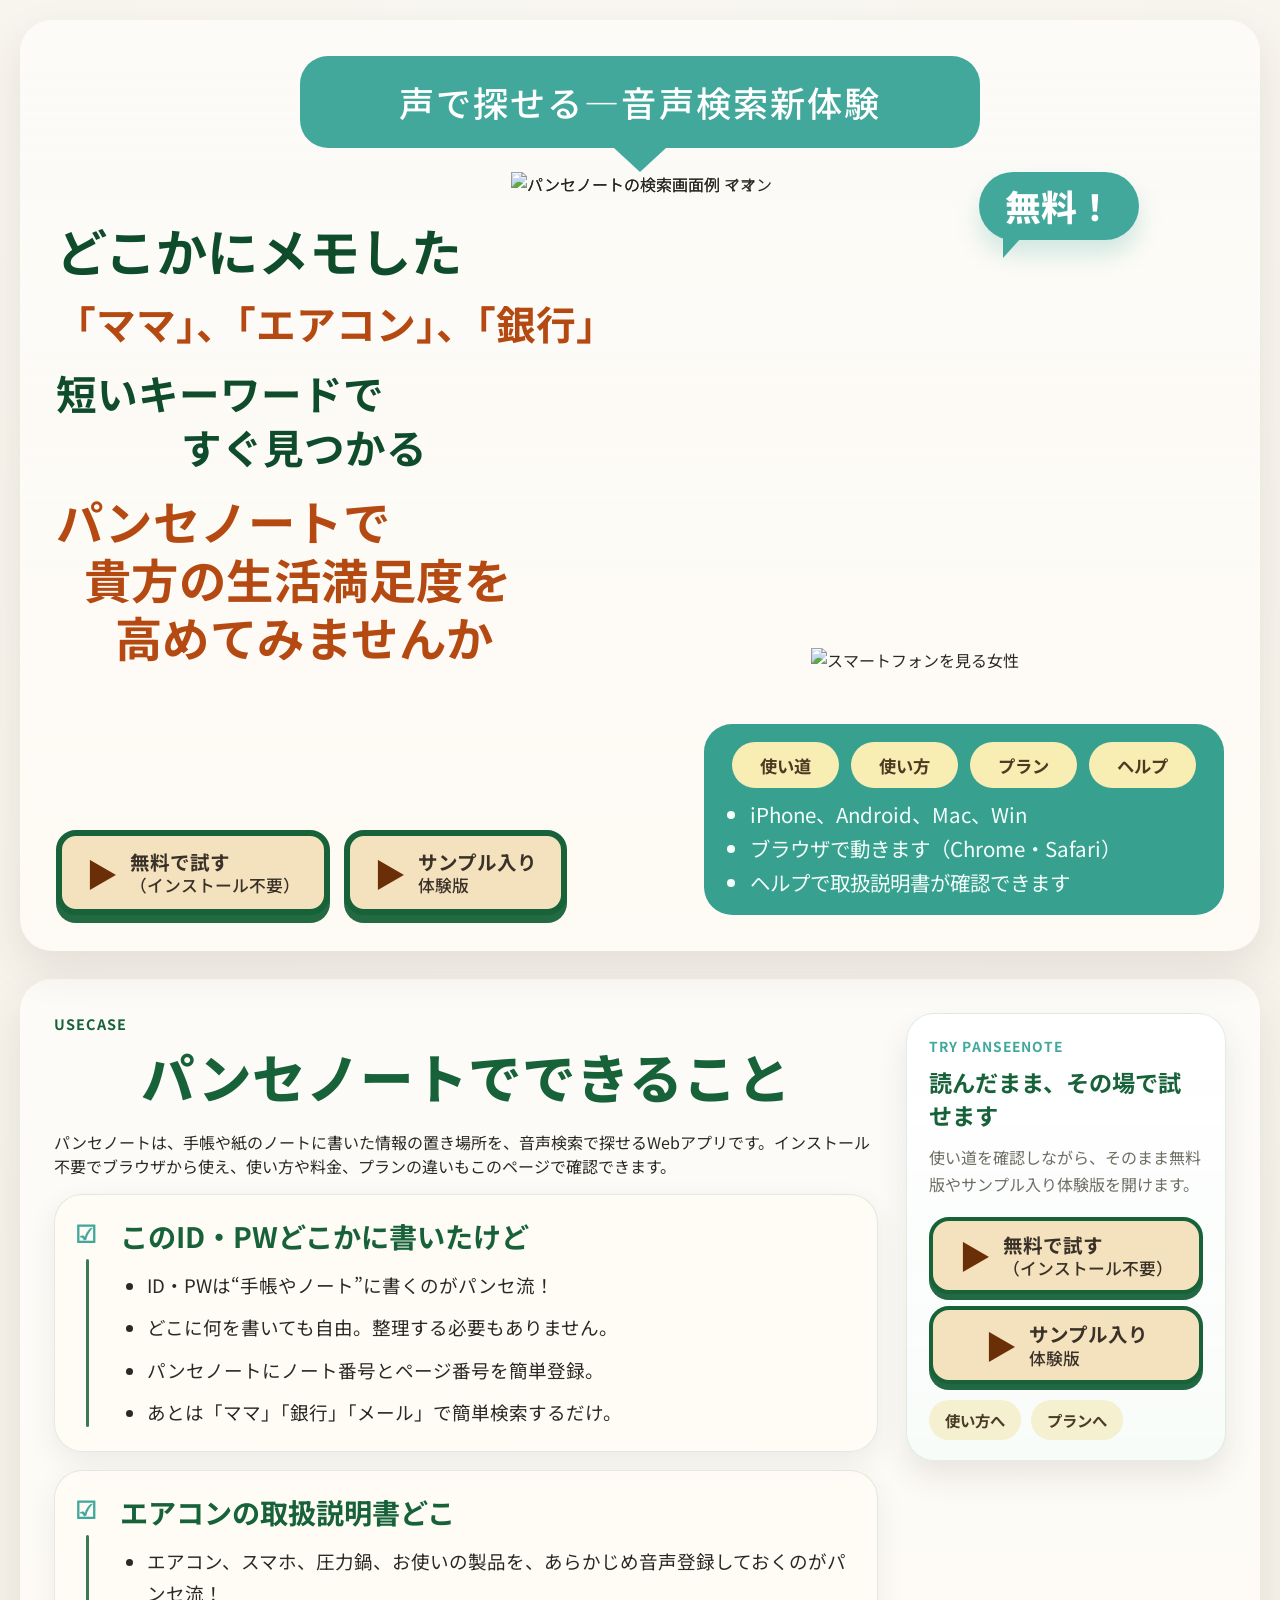
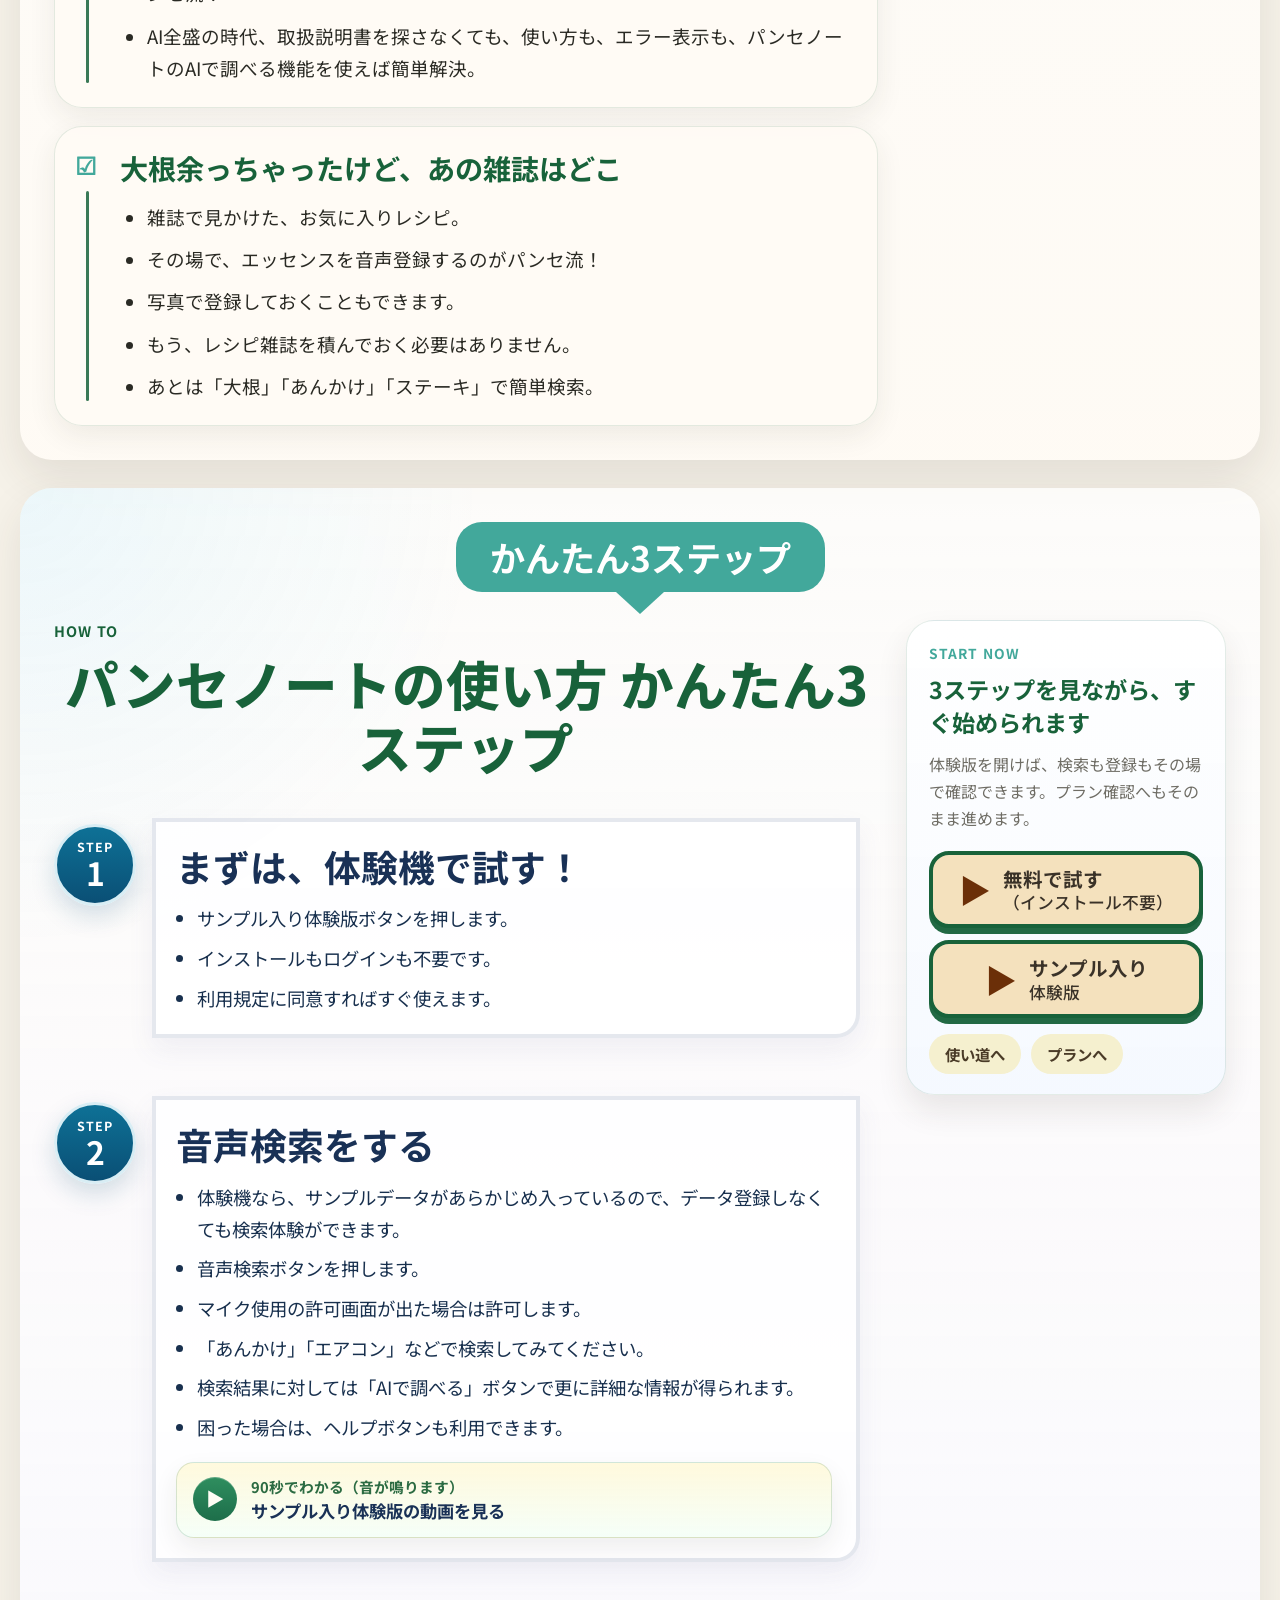
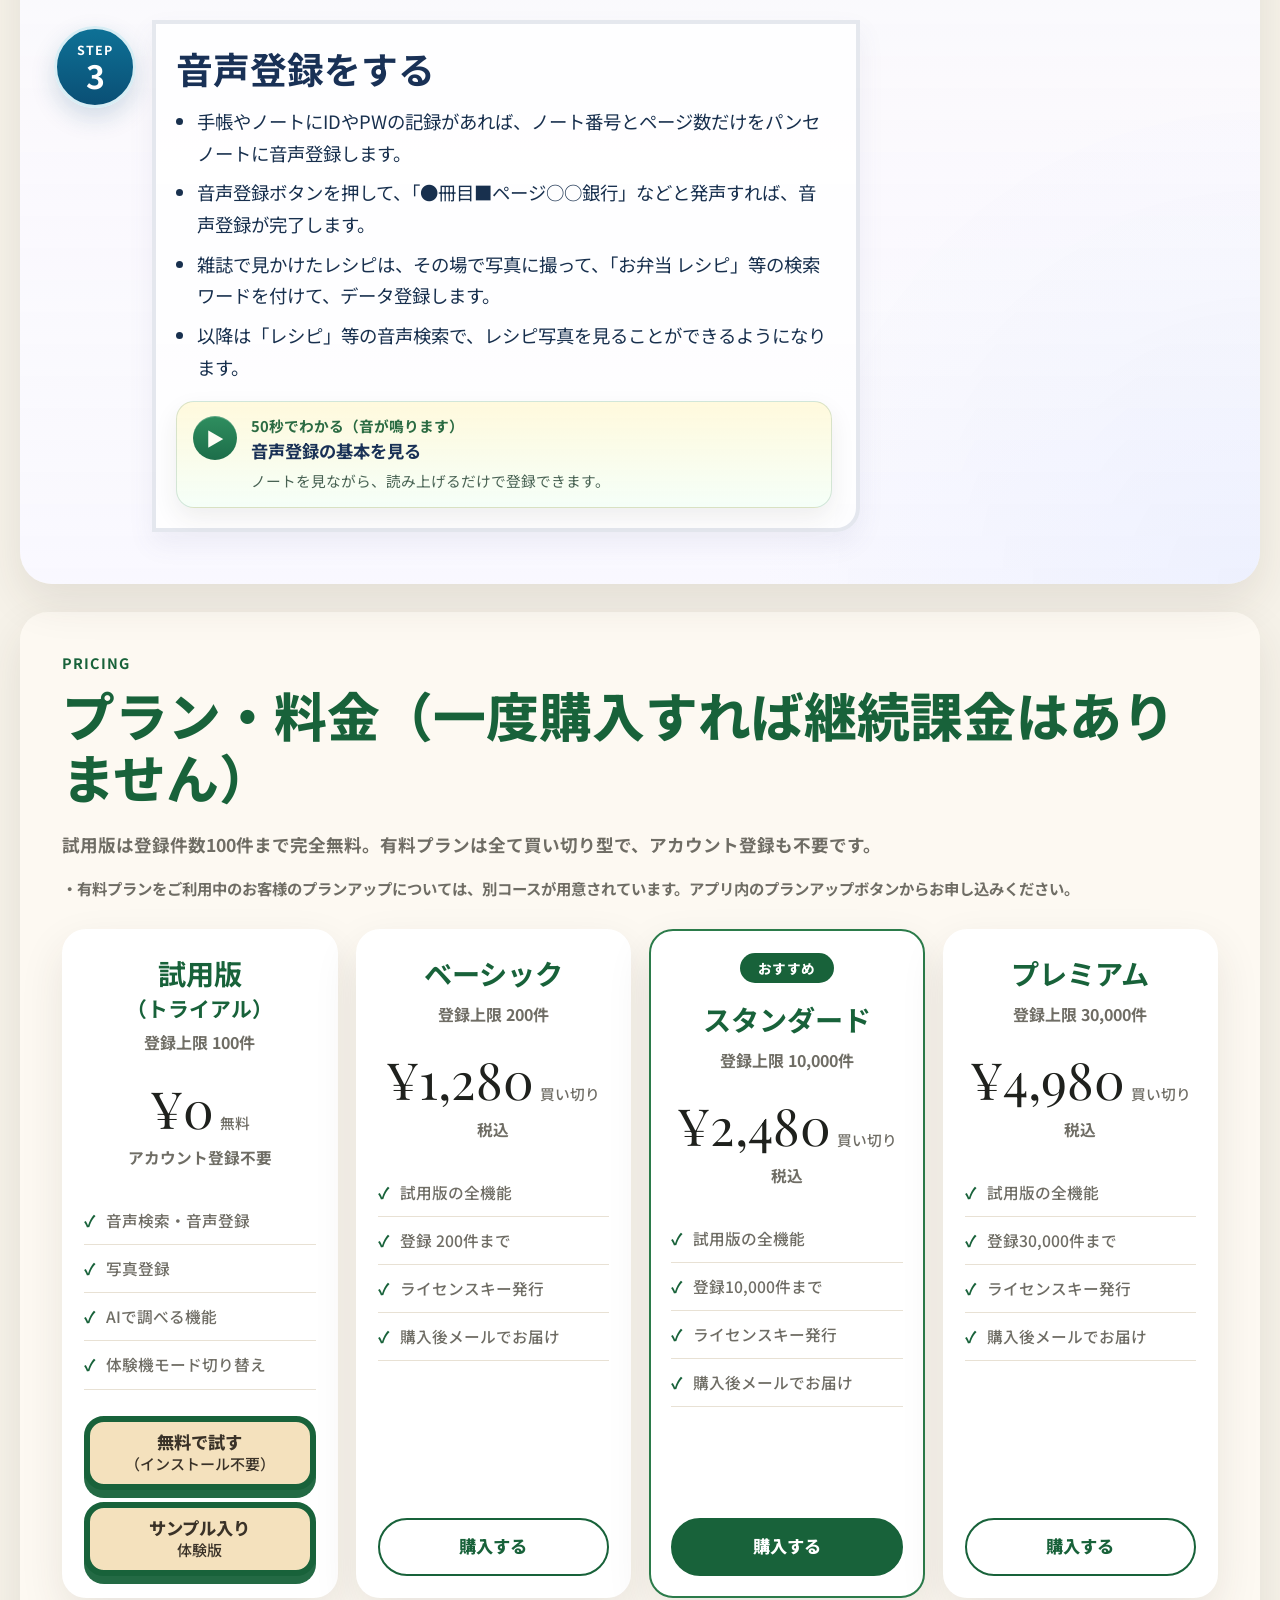
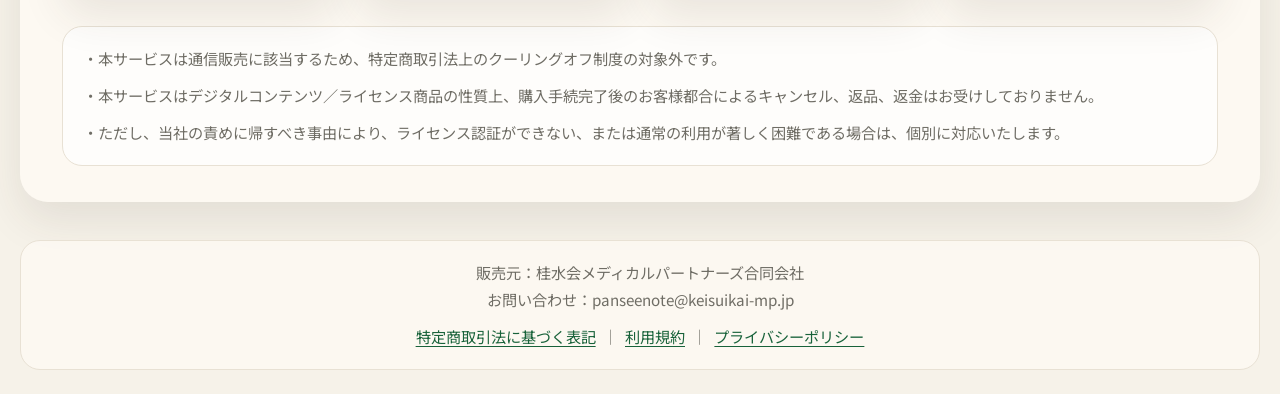
==== index.html @ e12b4374 "微調整" ====
<!DOCTYPE html>
<html lang="ja">
<head>
  <meta charset="UTF-8">
  <meta name="viewport" content="width=device-width, initial-scale=1.0">
  <title>パンセノート | 音声検索アプリの使い方・料金・プラン</title>
  <meta name="description" content="パンセノートは、手帳や紙のノートに書いた情報の置き場所を、音声検索で探せるWebアプリです。使い方、料金、プラン、体験版の始め方を紹介しています。">
  <link rel="preconnect" href="https://fonts.googleapis.com">
  <link rel="preconnect" href="https://fonts.gstatic.com" crossorigin>
  <link href="https://fonts.googleapis.com/css2?family=Noto+Sans+JP:wght@400;500;700;800&family=Playfair+Display:wght@700&display=swap" rel="stylesheet">
  <link rel="stylesheet" href="style.css?v=20260524b">
  <script src="script.js?v=20260524b" defer></script>
</head>
<body>
  <main class="landing-page">
    <section class="hero" id="top">
      <div class="hero-shell">
        <div class="hero-top-banner">
          <p class="hero-top-banner-text">声で探せる―音声検索新体験</p>
        </div>

        <div class="hero-layout">
          <div class="hero-copy-column">
            <div class="hero-copy-stack">
              <p class="hero-main-copy">
                <span class="hero-main-copy-line">どこかにメモした</span>
              </p>
              <p class="hero-keywords">
                <span class="hero-keywords-line">「ママ」、「エアコン」、「銀行」</span>
              </p>
              <p class="hero-sub-copy">
                <span class="hero-sub-copy-line">短いキーワードで</span>
                <span class="hero-sub-copy-line">すぐ見つかる</span>
              </p>
              <p class="hero-value-copy">
                <span class="hero-value-copy-line">パンセノートで</span>
                <span class="hero-value-copy-line">貴方の生活満足度を</span>
                <span class="hero-value-copy-line">高めてみませんか</span>
              </p>
            </div>
          </div>

          <div class="hero-visual-column">
            <div class="hero-free-bubble" aria-label="無料">無料！</div>
            <div class="hero-phone-area">
              <div class="hero-phone-slider" data-hero-slider>
                <div class="hero-phone-frame">
                  <div class="hero-phone-slides" id="hero-phone-slides" aria-live="polite"></div>
                </div>
              </div>
            </div>

            <figure class="hero-woman-wrap">
              <img
                src="assets/若い女性の写真（ヒーローページ用）.png"
                alt="スマートフォンを見る女性"
                class="hero-woman-image"
              >
            </figure>
          </div>
        </div>

        <div class="hero-bottom-row">
          <div class="hero-cta-area">
            <a class="hero-primary-button" href="https://keisuikai-mp.github.io/panseenote/?openExternalBrowser=1">
              <span class="hero-button-icon" aria-hidden="true">▶</span>
              <span class="hero-button-label">
                <span class="hero-button-title">無料で試す</span>
                <span class="hero-button-sub">（インストール不要）</span>
              </span>
            </a>
            <a class="hero-demo-button" href="https://keisuikai-mp.github.io/panseenote/?demo=1&amp;openExternalBrowser=1">
              <span class="hero-button-icon" aria-hidden="true">▶</span>
              <span class="hero-button-label">
                <span class="hero-button-title">サンプル入り</span>
                <span class="hero-button-sub">体験版</span>
              </span>
            </a>
          </div>

          <aside class="hero-side-panel">
            <nav class="hero-nav-buttons" aria-label="ヒーローナビゲーション">
              <a class="hero-nav-button" href="#usecase">使い道</a>
              <a class="hero-nav-button" href="#howto">使い方</a>
              <a class="hero-nav-button" href="#pricing">プラン</a>
              <a class="hero-nav-button" href="https://keisuikai-mp.github.io/panseenote-help/" target="_blank" rel="noopener noreferrer">ヘルプ</a>
            </nav>

            <ul class="hero-note">
              <li>iPhone、Android、Mac、Win</li>
              <li>ブラウザで動きます（Chrome・Safari）</li>
              <li>ヘルプで取扱説明書が確認できます</li>
            </ul>
          </aside>
        </div>
      </div>
    </section>

    <section class="usecase-section" id="usecase">
      <div class="section-shell section-shell-usecase">
        <div class="section-layout">
          <div class="section-main">
            <header class="section-header">
              <p class="section-kicker">Usecase</p>
              <h2 class="section-title usecase-title">パンセノートでできること</h2>
            </header>
            <p class="section-intro">パンセノートは、手帳や紙のノートに書いた情報の置き場所を、音声検索で探せるWebアプリです。インストール不要でブラウザから使え、使い方や料金、プランの違いもこのページで確認できます。</p>

            <div class="usecase-list">
              <article class="usecase-card">
                <h3 class="usecase-card-title">このID・PWどこかに書いたけど</h3>
                <ul class="usecase-points">
                  <li>ID・PWは“手帳やノート”に書くのがパンセ流！</li>
                  <li>どこに何を書いても自由。整理する必要もありません。</li>
                  <li>パンセノートにノート番号とページ番号を簡単登録。</li>
                  <li>あとは「ママ」「銀行」「メール」で簡単検索するだけ。</li>
                </ul>
              </article>

              <article class="usecase-card">
                <h3 class="usecase-card-title">エアコンの取扱説明書どこ</h3>
                <ul class="usecase-points">
                  <li>エアコン、スマホ、圧力鍋、お使いの製品を、あらかじめ音声登録しておくのがパンセ流！</li>
                  <li>AI全盛の時代、取扱説明書を探さなくても、使い方も、エラー表示も、パンセノートのAIで調べる機能を使えば簡単解決。</li>
                </ul>
              </article>

              <article class="usecase-card">
                <h3 class="usecase-card-title">大根余っちゃったけど、あの雑誌はどこ</h3>
                <ul class="usecase-points">
                  <li>雑誌で見かけた、お気に入りレシピ。</li>
                  <li>その場で、エッセンスを音声登録するのがパンセ流！</li>
                  <li>写真で登録しておくこともできます。</li>
                  <li>もう、レシピ雑誌を積んでおく必要はありません。</li>
                  <li>あとは「大根」「あんかけ」「ステーキ」で簡単検索。</li>
                </ul>
              </article>
            </div>
          </div>

          <aside class="section-cta-card" aria-label="使い道セクションのCTA">
            <p class="section-cta-kicker">Try Panseenote</p>
            <h3 class="section-cta-title">読んだまま、その場で試せます</h3>
            <p class="section-cta-text">使い道を確認しながら、そのまま無料版やサンプル入り体験版を開けます。</p>
            <div class="section-cta-buttons">
              <a class="hero-primary-button section-primary-button" href="https://keisuikai-mp.github.io/panseenote/?openExternalBrowser=1">
                <span class="hero-button-icon" aria-hidden="true">▶</span>
                <span class="hero-button-label">
                  <span class="hero-button-title">無料で試す</span>
                  <span class="hero-button-sub">（インストール不要）</span>
                </span>
              </a>
              <a class="hero-demo-button section-demo-button" href="https://keisuikai-mp.github.io/panseenote/?demo=1&amp;openExternalBrowser=1">
                <span class="hero-button-icon" aria-hidden="true">▶</span>
                <span class="hero-button-label">
                  <span class="hero-button-title">サンプル入り</span>
                  <span class="hero-button-sub">体験版</span>
                </span>
              </a>
            </div>
            <nav class="section-mini-nav" aria-label="使い道セクション内ナビ">
              <a class="section-mini-link" href="#howto">使い方へ</a>
              <a class="section-mini-link" href="#pricing">プランへ</a>
            </nav>
          </aside>
        </div>
      </div>
    </section>

    <section class="howto-section" id="howto">
      <div class="section-shell section-shell-howto">
        <div class="howto-banner">かんたん3ステップ</div>
        <div class="section-layout">
          <div class="section-main">
            <header class="section-header">
              <p class="section-kicker">How to</p>
              <h2 class="section-title howto-title">パンセノートの使い方 かんたん3ステップ</h2>
            </header>

            <div class="howto-steps">
              <article class="howto-step-card">
                <div class="howto-step-badge"><span>STEP</span><strong>1</strong></div>
                <div class="howto-step-body">
                  <h3 class="howto-step-title">まずは、体験機で試す！</h3>
                  <ul class="howto-step-points">
                    <li>サンプル入り体験版ボタンを押します。</li>
                    <li>インストールもログインも不要です。</li>
                    <li>利用規定に同意すればすぐ使えます。</li>
                  </ul>
                </div>
              </article>

              <article class="howto-step-card">
                <div class="howto-step-badge"><span>STEP</span><strong>2</strong></div>
                <div class="howto-step-body">
                  <h3 class="howto-step-title">音声検索をする</h3>
                  <ul class="howto-step-points">
                    <li>体験機なら、サンプルデータがあらかじめ入っているので、データ登録しなくても検索体験ができます。</li>
                    <li>音声検索ボタンを押します。</li>
                    <li>マイク使用の許可画面が出た場合は許可します。</li>
                    <li>「あんかけ」「エアコン」などで検索してみてください。</li>
                    <li>検索結果に対しては「AIで調べる」ボタンで更に詳細な情報が得られます。</li>
                    <li>困った場合は、ヘルプボタンも利用できます。</li>
                  </ul>
                  <a
                    class="howto-video-link"
                    href="https://youtu.be/o5VjOEVjcYg"
                    target="_blank"
                    rel="noopener noreferrer"
                  >
                    <span class="howto-video-icon" aria-hidden="true">▶</span>
                    <span class="howto-video-content">
                      <span class="howto-video-kicker">90秒でわかる（音が鳴ります）</span>
                      <span class="howto-video-title">サンプル入り体験版の動画を見る</span>
                    </span>
                  </a>
                </div>
              </article>

              <article class="howto-step-card">
                <div class="howto-step-badge"><span>STEP</span><strong>3</strong></div>
                <div class="howto-step-body">
                  <h3 class="howto-step-title">音声登録をする</h3>
                  <ul class="howto-step-points">
                    <li>手帳やノートにIDやPWの記録があれば、ノート番号とページ数だけをパンセノートに音声登録します。</li>
                    <li>音声登録ボタンを押して、「●冊目■ページ○○銀行」などと発声すれば、音声登録が完了します。</li>
                    <li>雑誌で見かけたレシピは、その場で写真に撮って、「お弁当 レシピ」等の検索ワードを付けて、データ登録します。</li>
                    <li>以降は「レシピ」等の音声検索で、レシピ写真を見ることができるようになります。</li>
                  </ul>
                  <a
                    class="howto-video-link"
                    href="https://youtu.be/UIJIIaborhM"
                    target="_blank"
                    rel="noopener noreferrer"
                  >
                    <span class="howto-video-icon" aria-hidden="true">▶</span>
                    <span class="howto-video-content">
                      <span class="howto-video-kicker">50秒でわかる（音が鳴ります）</span>
                      <span class="howto-video-title">音声登録の基本を見る</span>
                      <span class="howto-video-note">ノートを見ながら、読み上げるだけで登録できます。</span>
                    </span>
                  </a>
                </div>
              </article>
            </div>
          </div>

          <aside class="section-cta-card section-cta-card-howto" aria-label="使い方セクションのCTA">
            <p class="section-cta-kicker">Start now</p>
            <h3 class="section-cta-title">3ステップを見ながら、すぐ始められます</h3>
            <p class="section-cta-text">体験版を開けば、検索も登録もその場で確認できます。プラン確認へもそのまま進めます。</p>
            <div class="section-cta-buttons">
              <a class="hero-primary-button section-primary-button" href="https://keisuikai-mp.github.io/panseenote/?openExternalBrowser=1">
                <span class="hero-button-icon" aria-hidden="true">▶</span>
                <span class="hero-button-label">
                  <span class="hero-button-title">無料で試す</span>
                  <span class="hero-button-sub">（インストール不要）</span>
                </span>
              </a>
              <a class="hero-demo-button section-demo-button" href="https://keisuikai-mp.github.io/panseenote/?demo=1&amp;openExternalBrowser=1">
                <span class="hero-button-icon" aria-hidden="true">▶</span>
                <span class="hero-button-label">
                  <span class="hero-button-title">サンプル入り</span>
                  <span class="hero-button-sub">体験版</span>
                </span>
              </a>
            </div>
            <nav class="section-mini-nav" aria-label="使い方セクション内ナビ">
              <a class="section-mini-link" href="#usecase">使い道へ</a>
              <a class="section-mini-link" href="#pricing">プランへ</a>
            </nav>
          </aside>
        </div>
      </div>
    </section>

    <section class="pricing-section" id="pricing">
      <div class="pricing-shell">
        <div class="pricing-content">
          <header class="pricing-header">
            <p class="pricing-kicker">Pricing</p>
            <h2 id="pricing-title" class="pricing-title">プラン・料金（一度購入すれば継続課金はありません）</h2>
            <p id="pricing-lead" class="pricing-lead">試用版は登録件数100件まで完全無料。有料プランはすべて買い切り型です。</p>
            <p id="pricing-subnote" class="pricing-subnote" hidden></p>
          </header>
          <div id="pricing-grid" class="pricing-grid" aria-live="polite"></div>
          <div class="pricing-disclaimer" aria-label="購入に関する注意事項">
            <p>・本サービスは通信販売に該当するため、特定商取引法上のクーリングオフ制度の対象外です。</p>
            <p>・本サービスはデジタルコンテンツ／ライセンス商品の性質上、購入手続完了後のお客様都合によるキャンセル、返品、返金はお受けしておりません。</p>
            <p>・ただし、当社の責めに帰すべき事由により、ライセンス認証ができない、または通常の利用が著しく困難である場合は、個別に対応いたします。</p>
          </div>
        </div>
      </div>
    </section>
  </main>
  <footer class="lp-footer">
    <div class="lp-footer-inner">
      <p class="lp-footer-company">販売元：桂水会メディカルパートナーズ合同会社</p>
      <p class="lp-footer-contact">お問い合わせ：<a href="mailto:panseenote@keisuikai-mp.jp">panseenote@keisuikai-mp.jp</a></p>
      <nav class="lp-footer-links" aria-label="法務関連リンク">
        <a href="./tokushoho.html">特定商取引法に基づく表記</a>
        <span aria-hidden="true">｜</span>
        <a href="./terms.html">利用規約</a>
        <span aria-hidden="true">｜</span>
        <a href="./privacy.html">プライバシーポリシー</a>
      </nav>
    </div>
  </footer>
</body>
</html>
---- style.css ----
:root {
  --bg: #f6f2e9;
  --bg-soft: #fbf8f1;
  --card: #ffffff;
  --card-disabled: #d8d8d4;
  --text: #2a2a24;
  --text-soft: #6f6d65;
  --text-muted: #a4a198;
  --green: #18623a;
  --green-dark: #0f4c2c;
  --green-soft: #e5efe8;
  --line: #e8e1d4;
  --line-strong: #2b7b4a;
  --shadow: 0 18px 44px rgba(56, 51, 41, 0.10);
  --radius: 24px;

  /* Hero section: overall colors and spacing */
  --hero-bg-color: #f5f1e7;
  --hero-surface-color: rgba(255, 251, 245, 0.9);
  --hero-main-green: #42a89b;
  --hero-dark-green: #0f4c2c;
  --hero-accent-brown: #b44a12;
  --hero-cta-bg: #f4e1bd;
  --hero-note-bg: #38a08f;
  --hero-banner-height: clamp(70px, 8vw, 92px);
  --hero-phone-width: clamp(265px, 30vw, 410px);
  --hero-woman-width: clamp(320px, 34vw, 470px);
  --hero-title-size: clamp(1.88rem, 4vw, 3.52rem);
  --hero-keyword-size: clamp(1.6rem, 3.45vw, 3rem);
  --hero-copy-size: clamp(1.49rem, 2.88vw, 2.43rem);
  --hero-value-size: clamp(1.8rem, 3.7vw, 3.28rem);
  --hero-button-size: clamp(1rem, 1.7vw, 1.22rem);
  --hero-section-padding: 36px;
  --hero-mobile-padding: 16px;
  --hero-slider-fade-ms: 600ms;

  /* Usecase / Howto section tuning */
  --section-shell-width: 1280px;
  --section-main-gap: 28px;
  --section-padding: 34px;
  --section-card-radius: 28px;
  --section-card-bg: rgba(255, 251, 245, 0.86);
  --section-cta-width: 320px;
  --section-cta-top: 24px;
  --section-title-size: clamp(2rem, 4.2vw, 3.35rem);
  --section-subtitle-size: clamp(1.45rem, 3vw, 2.3rem);
  --usecase-heading-size: clamp(1.45rem, 2.2vw, 2rem);
  --howto-step-badge-size: 82px;
}

*,
*::before,
*::after {
  box-sizing: border-box;
}

html {
  scroll-behavior: smooth;
}

body {
  margin: 0;
  min-width: 320px;
  font-family: "Noto Sans JP", sans-serif;
  color: var(--text);
  background:
    radial-gradient(circle at top, rgba(255, 255, 255, 0.42), transparent 28%),
    var(--bg);
}

img {
  display: block;
  max-width: 100%;
}

a {
  color: inherit;
  text-decoration: none;
}

.landing-page {
  padding: 20px;
}

/* Hero section outer shell */
.hero {
  max-width: 1280px;
  margin: 0 auto 28px;
}

.hero-shell {
  position: relative;
  overflow: hidden;
  padding: var(--hero-section-padding);
  border-radius: 32px;
  background:
    linear-gradient(180deg, rgba(255, 255, 255, 0.7), rgba(255, 251, 245, 0.95)),
    var(--hero-bg-color);
  box-shadow: var(--shadow);
}

/* Top banner catch copy */
.hero-top-banner {
  position: relative;
  width: min(100%, 680px);
  min-height: var(--hero-banner-height);
  margin: 0 auto 54px;
  padding: 14px 24px;
  display: flex;
  align-items: center;
  justify-content: center;
  background: var(--hero-main-green);
  color: #ffffff;
  border-radius: 28px;
}

.hero-top-banner::after {
  content: "";
  position: absolute;
  left: 50%;
  bottom: -24px;
  width: 0;
  height: 0;
  border-left: 26px solid transparent;
  border-right: 26px solid transparent;
  border-top: 24px solid var(--hero-main-green);
  transform: translateX(-50%);
}

.hero-top-banner-text {
  margin: 0;
  font-size: clamp(1.4rem, 3vw, 2.2rem);
  font-weight: 500;
  letter-spacing: 0.06em;
  line-height: 1.3;
  text-align: center;
}

/* Hero main layout */
.hero-layout {
  display: grid;
  grid-template-columns: minmax(0, 1.05fr) minmax(0, 1.1fr);
  align-items: start;
  gap: 18px;
}

/* Left side copy block */
.hero-copy-column {
  position: relative;
  z-index: 2;
  padding-top: 18px;
}

.hero-copy-stack {
  display: grid;
  gap: 18px;
}

/* Left main headline */
.hero-main-copy {
  margin: 0;
  color: var(--hero-dark-green);
  font-size: var(--hero-title-size);
  font-weight: 700;
  line-height: 1.18;
  white-space: nowrap;
}

/* Keyword line */
.hero-keywords {
  margin: 0;
  color: var(--hero-accent-brown);
  font-family:
    "Meiryo UI", Meiryo,
    "Yu Gothic UI", "Yu Gothic",
    "Hiragino Sans", "Hiragino Kaku Gothic ProN",
    "Noto Sans JP", sans-serif;
  font-size: calc(var(--hero-keyword-size) * 0.9);
  font-weight: 700;
  line-height: 1.26;
  white-space: nowrap;
}

/* Supporting copy */
.hero-sub-copy {
  margin: 0;
  color: var(--hero-dark-green);
  font-size: calc(var(--hero-copy-size) * 1.1);
  font-weight: 700;
  line-height: 1.32;
}

.hero-sub-copy-line,
.hero-value-copy-line {
  display: block;
}

.hero-sub-copy-line:last-child {
  padding-left: 5.2ch;
}

/* Value proposition copy */
.hero-value-copy {
  margin: 0;
  color: var(--hero-accent-brown);
  font-size: var(--hero-value-size);
  font-weight: 700;
  line-height: 1.23;
  letter-spacing: 0.01em;
}

.hero-value-copy-line:nth-child(2) {
  padding-left: 1ch;
}

.hero-value-copy-line:nth-child(3) {
  padding-left: 2.1ch;
}

/* Right visual area */
.hero-visual-column {
  position: relative;
  min-height: 540px;
}

/* Woman image position and size */
.hero-woman-wrap {
  position: absolute;
  right: -22px;
  bottom: 70px;
  width: var(--hero-woman-width);
  margin: 0;
}

.hero-woman-image {
  width: 100%;
  object-fit: cover;
}

/* Center phone image position and size */
.hero-phone-area {
  position: absolute;
  left: var(--hero-phone-left, calc(-30px - 4ch));
  top: -30px;
  bottom: auto;
  z-index: 3;
  width: min(100%, 420px);
}

.hero-phone-slider {
  position: relative;
  width: var(--hero-phone-width);
  margin-inline: auto;
}

.hero-phone-frame {
  position: relative;
  width: 100%;
}

.hero-phone-slides {
  position: relative;
  min-height: 360px;
}

/* Smartphone slide switching */
.hero-phone-slide {
  position: absolute;
  inset: 0;
  width: 100%;
  height: 100%;
  object-fit: contain;
  opacity: 0;
  transition: opacity var(--hero-slider-fade-ms) ease;
}

.hero-phone-slide.is-active {
  opacity: 1;
  position: relative;
}

/* Free badge bubble */
.hero-free-bubble {
  position: absolute;
  top: -30px;
  right: calc(22px + 3ch);
  z-index: 4;
  padding: 16px 26px;
  border-radius: 999px;
  background: var(--hero-main-green);
  color: #ffffff;
  font-size: clamp(1.7rem, 2.8vw, 2.35rem);
  font-weight: 800;
  line-height: 1;
  box-shadow: 0 14px 24px rgba(66, 168, 155, 0.24);
  transform: none;
}

.hero-free-bubble::after {
  content: "";
  position: absolute;
  left: 24px;
  bottom: -18px;
  width: 0;
  height: 0;
  border-top: 20px solid var(--hero-main-green);
  border-right: 18px solid transparent;
}

/* Bottom CTA + side panel */
.hero-bottom-row {
  display: grid;
  grid-template-columns: minmax(0, 1fr) minmax(440px, 520px);
  gap: 28px;
  align-items: end;
  margin-top: -18px;
}

/* CTA button area */
.hero-cta-area {
  display: flex;
  flex-wrap: wrap;
  gap: 14px;
}

.hero-primary-button,
.hero-demo-button {
  display: inline-flex;
  align-items: center;
  gap: 12px;
  min-height: 82px;
  padding: 14px 24px;
  border: 6px solid var(--green);
  border-radius: 20px;
  background: var(--hero-cta-bg);
  color: #3a3228;
  box-shadow: 0 8px 0 rgba(24, 98, 58, 0.95);
  transition: transform 0.2s ease, box-shadow 0.2s ease;
}

.hero-primary-button:hover,
.hero-demo-button:hover {
  transform: translateY(-2px);
  box-shadow: 0 11px 0 rgba(24, 98, 58, 0.95);
}

.hero-button-icon {
  flex: 0 0 auto;
  color: #6b2f08;
  font-size: 2rem;
  line-height: 1;
}

.hero-button-label {
  display: grid;
  gap: 2px;
}

.hero-button-title {
  font-size: var(--hero-button-size);
  font-weight: 700;
  line-height: 1.2;
}

.hero-button-sub {
  font-size: calc(var(--hero-button-size) * 0.86);
  font-weight: 500;
  line-height: 1.2;
}

/* Right side green note panel */
.hero-side-panel {
  padding: 18px 28px 16px;
  border-radius: 28px;
  background: var(--hero-note-bg);
  color: #f4fffb;
}

/* Small anchor buttons */
.hero-nav-buttons {
  display: flex;
  flex-wrap: nowrap;
  gap: 12px;
  margin-bottom: 10px;
  justify-content: center;
}

.hero-nav-button {
  display: inline-flex;
  align-items: center;
  justify-content: center;
  flex: 1 1 0;
  min-width: 0;
  min-height: 46px;
  padding: 0 12px;
  border-radius: 999px;
  background: #f8edb2;
  color: #4c3b22;
  font-size: 1.08rem;
  font-weight: 700;
}

/* Environment and note text */
.hero-note {
  margin: 0;
  padding-left: 1.15rem;
  font-size: 1.28rem;
  line-height: 1.65;
}

.hero-anchor-target {
  height: 1px;
}

/* Usecase / howto outer sections */
.usecase-section,
.howto-section {
  max-width: var(--section-shell-width);
  margin: 0 auto 28px;
}

.section-shell {
  padding: var(--section-padding);
  border-radius: 32px;
  background:
    linear-gradient(180deg, rgba(255, 255, 255, 0.72), rgba(255, 251, 245, 0.96)),
    var(--hero-bg-color);
  box-shadow: var(--shadow);
}

.section-shell-howto {
  position: relative;
  background:
    radial-gradient(circle at top left, rgba(207, 239, 250, 0.38), transparent 22%),
    radial-gradient(circle at bottom right, rgba(215, 226, 253, 0.34), transparent 24%),
    linear-gradient(180deg, rgba(255, 255, 255, 0.76), rgba(249, 248, 255, 0.97));
}

.section-layout {
  display: grid;
  grid-template-columns: minmax(0, 1fr) minmax(280px, var(--section-cta-width));
  gap: var(--section-main-gap);
  align-items: start;
}

.section-main {
  min-width: 0;
}

.section-header {
  margin-bottom: 22px;
}

.section-kicker {
  margin: 0 0 10px;
  color: var(--green);
  font-size: 0.9rem;
  font-weight: 700;
  letter-spacing: 0.08em;
  text-transform: uppercase;
}

.section-title {
  margin: 0;
  color: var(--green);
  font-size: var(--section-title-size);
  font-weight: 800;
  line-height: 1.18;
}

.usecase-title {
  text-align: center;
}

/* Usecase cards */
.usecase-list {
  display: grid;
  gap: 18px;
}

.usecase-card {
  position: relative;
  padding: 22px 24px 22px 28px;
  border-radius: var(--section-card-radius);
  background: var(--section-card-bg);
  border: 1px solid rgba(24, 98, 58, 0.12);
  box-shadow: 0 10px 28px rgba(56, 51, 41, 0.08);
}

.usecase-card::before {
  content: "☑";
  position: absolute;
  left: 20px;
  top: 20px;
  color: var(--hero-main-green);
  font-size: 1.5rem;
  font-weight: 700;
}

.usecase-card::after {
  content: "";
  position: absolute;
  left: 31px;
  top: 64px;
  bottom: 24px;
  width: 3px;
  border-radius: 999px;
  background: rgba(24, 98, 58, 0.85);
}

.usecase-card-title {
  margin: 0 0 14px 2.3rem;
  color: var(--green);
  font-size: var(--usecase-heading-size);
  font-weight: 700;
  line-height: 1.35;
}

.usecase-points {
  margin: 0;
  padding-left: 4rem;
  display: grid;
  gap: 10px;
  color: var(--text);
  font-size: 1.16rem;
  line-height: 1.75;
}

/* Howto banner and cards */
.howto-banner {
  position: relative;
  width: fit-content;
  min-width: min(100%, 300px);
  margin: 0 auto 28px;
  padding: 14px 34px;
  border-radius: 26px;
  background: var(--hero-main-green);
  color: #ffffff;
  font-size: clamp(1.45rem, 3vw, 2.2rem);
  font-weight: 700;
  line-height: 1.2;
  text-align: center;
}

.howto-banner::after {
  content: "";
  position: absolute;
  left: 50%;
  bottom: -22px;
  width: 0;
  height: 0;
  border-left: 24px solid transparent;
  border-right: 24px solid transparent;
  border-top: 22px solid var(--hero-main-green);
  transform: translateX(-50%);
}

.howto-title {
  text-align: center;
}

.howto-steps {
  display: grid;
  gap: 22px;
}

.howto-step-card {
  display: grid;
  grid-template-columns: auto minmax(0, 1fr);
  gap: 16px;
  align-items: start;
  padding: 18px 18px 18px 0;
}

.howto-step-badge {
  flex: 0 0 auto;
  width: var(--howto-step-badge-size);
  height: var(--howto-step-badge-size);
  display: inline-flex;
  flex-direction: column;
  align-items: center;
  justify-content: center;
  margin-top: 6px;
  border-radius: 999px;
  background: linear-gradient(180deg, #0e7196, #0a4f75);
  color: #ffffff;
  border: 3px solid #d8edf4;
  box-shadow: 0 10px 24px rgba(15, 79, 117, 0.18);
}

.howto-step-badge span {
  font-size: 0.78rem;
  font-weight: 700;
  letter-spacing: 0.08em;
  line-height: 1;
}

.howto-step-badge strong {
  margin-top: 0.15rem;
  font-size: 2rem;
  line-height: 1;
}

.howto-step-body {
  padding: 20px 24px 20px 20px;
  border-radius: 0 0 24px 0;
  background: rgba(255, 255, 255, 0.82);
  border: 4px solid rgba(43, 70, 112, 0.12);
  box-shadow: 0 12px 26px rgba(91, 95, 134, 0.08);
}

.howto-step-title {
  margin: 0 0 12px;
  color: #193156;
  font-size: var(--section-subtitle-size);
  font-weight: 700;
  line-height: 1.35;
}

.howto-step-points {
  margin: 0;
  padding-left: 1.3rem;
  display: grid;
  gap: 8px;
  color: #18304e;
  font-size: 1.15rem;
  line-height: 1.72;
}

.howto-video-link {
  display: flex;
  align-items: flex-start;
  gap: 14px;
  margin-top: 18px;
  padding: 14px 16px;
  border-radius: 18px;
  background: linear-gradient(180deg, rgba(255, 249, 219, 0.94), rgba(245, 255, 248, 0.98));
  border: 1px solid rgba(24, 98, 58, 0.16);
  box-shadow: 0 10px 24px rgba(56, 51, 41, 0.08);
  color: #234129;
  text-decoration: none;
  transition: transform 0.18s ease, box-shadow 0.18s ease, border-color 0.18s ease;
}

.howto-video-link:hover {
  transform: translateY(-1px);
  border-color: rgba(24, 98, 58, 0.32);
  box-shadow: 0 12px 28px rgba(56, 51, 41, 0.12);
}

.howto-video-link:focus-visible {
  outline: 3px solid rgba(24, 98, 58, 0.28);
  outline-offset: 3px;
}

.howto-video-icon {
  display: inline-flex;
  align-items: center;
  justify-content: center;
  flex: 0 0 44px;
  width: 44px;
  height: 44px;
  border-radius: 999px;
  background: linear-gradient(180deg, #2f8e5f, #1d6e4a);
  color: #fffdf5;
  font-size: 1.15rem;
  line-height: 1;
  box-shadow: inset 0 1px 0 rgba(255, 255, 255, 0.24);
}

.howto-video-content {
  display: grid;
  min-width: 0;
  gap: 2px;
}

.howto-video-kicker {
  color: #2b6b42;
  font-size: 0.92rem;
  font-weight: 700;
  line-height: 1.35;
}

.howto-video-title {
  color: #193156;
  font-size: 1.08rem;
  font-weight: 700;
  line-height: 1.45;
  word-break: break-word;
}

.howto-video-note {
  margin-top: 4px;
  color: #486253;
  font-size: 0.92rem;
  line-height: 1.6;
  word-break: break-word;
}

/* Shared sticky CTA card for middle sections */
.section-cta-card {
  position: sticky;
  top: var(--section-cta-top);
  padding: 22px 22px 20px;
  border-radius: 28px;
  background: linear-gradient(180deg, rgba(255,255,255,0.94), rgba(248, 252, 249, 0.98));
  border: 1px solid rgba(24, 98, 58, 0.12);
  box-shadow: 0 16px 30px rgba(56, 51, 41, 0.10);
}

.section-cta-card-howto {
  background: linear-gradient(180deg, rgba(255,255,255,0.96), rgba(245, 249, 255, 0.98));
}

.section-cta-kicker {
  margin: 0 0 10px;
  color: var(--hero-main-green);
  font-size: 0.86rem;
  font-weight: 700;
  letter-spacing: 0.08em;
  text-transform: uppercase;
}

.section-cta-title {
  margin: 0;
  color: var(--green);
  font-size: 1.45rem;
  font-weight: 700;
  line-height: 1.42;
}

.section-cta-text {
  margin: 12px 0 0;
  color: var(--text-soft);
  font-size: 1rem;
  line-height: 1.7;
}

.section-cta-buttons {
  display: grid;
  gap: 12px;
  margin-top: 18px;
}

.section-cta-buttons .hero-primary-button,
.section-cta-buttons .hero-demo-button {
  width: 100%;
  justify-content: center;
  min-height: 72px;
  padding: 12px 18px;
  border-width: 4px;
  box-shadow: 0 6px 0 rgba(24, 98, 58, 0.95);
}

.section-mini-nav {
  display: flex;
  flex-wrap: wrap;
  gap: 10px;
  margin-top: 16px;
}

.section-mini-link {
  display: inline-flex;
  align-items: center;
  justify-content: center;
  min-height: 40px;
  padding: 0 16px;
  border-radius: 999px;
  background: #f5f0cf;
  color: #4a3b27;
  font-size: 0.96rem;
  font-weight: 700;
}

/* Pricing page wrapper */
.pricing-section {
  max-width: 1280px;
  margin: 0 auto;
}

.pricing-shell {
  background: rgba(255, 251, 245, 0.78);
  border-radius: 28px;
  padding: 40px 32px 36px;
  box-shadow: var(--shadow);
}

.pricing-content {
  max-width: 1156px;
  margin: 0 auto;
}

.pricing-header {
  margin-bottom: 26px;
}

.pricing-kicker {
  margin: 0 0 10px;
  color: var(--green);
  font-size: 0.9rem;
  font-weight: 700;
  letter-spacing: 0.08em;
  text-transform: uppercase;
}

.pricing-title {
  margin: 0;
  color: var(--green);
  font-size: clamp(2.1rem, 5vw, 3.3rem);
  font-weight: 800;
  line-height: 1.18;
}

.pricing-lead {
  margin: 22px 0 0;
  color: var(--text-soft);
  font-size: clamp(1rem, 2vw, 1.1rem);
  font-weight: 700;
  line-height: 1.8;
}

.pricing-subnote {
  margin: 14px 0 0;
  color: var(--text-soft);
  font-size: 0.96rem;
  font-weight: 700;
  line-height: 1.8;
}

.pricing-grid {
  display: grid;
  grid-template-columns: repeat(4, minmax(0, 1fr));
  gap: 18px;
  align-items: stretch;
}

.pricing-disclaimer {
  margin-top: 28px;
  padding: 18px 20px;
  border: 1px solid var(--line);
  border-radius: 20px;
  background: rgba(255, 255, 255, 0.72);
}

.pricing-disclaimer p {
  margin: 0;
  color: var(--text-soft);
  font-size: 0.95rem;
  line-height: 1.8;
}

.pricing-disclaimer p + p {
  margin-top: 10px;
}

.lp-footer {
  max-width: 1280px;
  margin: 18px auto 0;
  padding: 0 20px 24px;
}

.lp-footer-inner {
  padding: 18px 20px;
  border-radius: 20px;
  background: rgba(255, 251, 245, 0.7);
  border: 1px solid var(--line);
  text-align: center;
}

.lp-footer-company,
.lp-footer-contact {
  margin: 0;
  color: var(--text-soft);
  font-size: 0.95rem;
  line-height: 1.8;
}

.lp-footer-links {
  display: flex;
  flex-wrap: wrap;
  justify-content: center;
  gap: 0.45rem;
  margin-top: 10px;
  color: var(--text-soft);
  font-size: 0.95rem;
  line-height: 1.8;
}

.lp-footer-links a {
  color: var(--green);
  text-decoration: underline;
  text-underline-offset: 0.18em;
}

.plan-card {
  position: relative;
  display: flex;
  flex-direction: column;
  min-height: 100%;
  padding: 22px 20px 20px;
  background: var(--card);
  border: 2px solid transparent;
  border-radius: var(--radius);
  box-shadow: var(--shadow);
}

.plan-card.is-featured {
  border-color: var(--line-strong);
}

.plan-card.is-disabled {
  background: var(--card-disabled);
  border-color: #bebdb8;
  box-shadow: none;
}

.plan-badge {
  display: inline-flex;
  align-items: center;
  justify-content: center;
  min-height: 30px;
  margin: 0 auto 16px;
  padding: 0 18px;
  border-radius: 999px;
  background: var(--green);
  color: #ffffff;
  font-size: 0.85rem;
  font-weight: 800;
  letter-spacing: 0.03em;
}

.plan-card.is-disabled .plan-badge {
  background: #97a196;
}

.plan-name {
  margin: 0;
  color: var(--green);
  font-size: clamp(1.55rem, 2.2vw, 1.95rem);
  font-weight: 700;
  line-height: 1.45;
  text-align: center;
}

.plan-name-main,
.plan-name-sub {
  display: block;
}

.plan-name-sub {
  font-size: 0.74em;
  line-height: 1.3;
  margin-top: 0.1rem;
}

.plan-card.is-disabled .plan-name,
.plan-card.is-disabled .plan-limit,
.plan-card.is-disabled .plan-price,
.plan-card.is-disabled .plan-price-old,
.plan-card.is-disabled .plan-price-note,
.plan-card.is-disabled .plan-features li {
  color: var(--text-muted);
}

.plan-limit {
  margin: 8px 0 0;
  color: var(--text-soft);
  font-size: 1rem;
  font-weight: 700;
  line-height: 1.55;
  text-align: center;
}

.plan-price-wrap {
  margin-top: 28px;
  text-align: center;
}

.plan-price {
  display: flex;
  justify-content: center;
  align-items: baseline;
  gap: 6px;
  margin: 0;
  font-family: "Playfair Display", serif;
  font-size: clamp(2.2rem, 4vw, 3.2rem);
  line-height: 1;
  color: #1f211d;
}

.plan-price-unit {
  font-family: "Noto Sans JP", sans-serif;
  font-size: 0.92rem;
  font-weight: 500;
  color: var(--text-soft);
}

.plan-price-old {
  margin: 8px 0 0;
  font-family: "Playfair Display", serif;
  font-size: clamp(1.35rem, 2vw, 2rem);
  line-height: 1.1;
  color: var(--green);
  text-decoration: line-through;
  text-decoration-thickness: 4px;
  text-decoration-color: var(--green);
}

.plan-price-note {
  margin: 12px 0 0;
  color: var(--text-soft);
  font-size: 0.98rem;
  font-weight: 700;
  text-align: center;
}

.plan-features {
  margin: 28px 0 26px;
  padding: 0;
  list-style: none;
  flex: 1 1 auto;
}

.plan-features li {
  display: flex;
  gap: 10px;
  padding: 11px 0;
  border-bottom: 1px solid var(--line);
  color: var(--text-soft);
  font-size: 0.98rem;
  font-weight: 500;
  line-height: 1.6;
}

.plan-features li::before {
  content: "✓";
  flex: 0 0 auto;
  color: var(--green);
  font-weight: 800;
}

.plan-card.is-disabled .plan-features li::before {
  color: var(--text-muted);
}

.plan-action {
  margin-top: auto;
}

.plan-action.is-dual {
  display: grid;
  gap: 12px;
}

.plan-btn {
  display: inline-flex;
  justify-content: center;
  align-items: center;
  width: 100%;
  min-height: 58px;
  padding: 0 18px;
  border-radius: 999px;
  border: 2px solid var(--green);
  background: #ffffff;
  color: var(--green);
  font-size: 1.08rem;
  font-weight: 800;
  line-height: 1.2;
  transition: background-color 0.2s ease, color 0.2s ease, transform 0.2s ease;
}

.plan-btn.has-sub {
  min-height: 74px;
  padding: 10px 18px;
}

.plan-btn-text-wrap {
  display: grid;
  gap: 2px;
  text-align: center;
}

.plan-btn-text-main {
  font-size: 1.08rem;
  font-weight: 800;
  line-height: 1.2;
}

.plan-btn-text-sub {
  font-size: 0.94rem;
  font-weight: 500;
  line-height: 1.2;
}

.plan-btn:hover {
  background: var(--green);
  color: #ffffff;
  transform: translateY(-1px);
}

.plan-card.is-featured:not(.is-disabled) .plan-btn {
  background: var(--green);
  color: #ffffff;
}

.plan-card.is-featured:not(.is-disabled) .plan-btn:hover {
  background: var(--green-dark);
  border-color: var(--green-dark);
}

.plan-btn.is-trial:not([aria-disabled="true"]) {
  border: 6px solid var(--green);
  border-radius: 20px;
  background: var(--hero-cta-bg);
  color: #3a3228;
  box-shadow: 0 8px 0 rgba(24, 98, 58, 0.95);
  transition: transform 0.2s ease, box-shadow 0.2s ease, background-color 0.2s ease, color 0.2s ease;
}

.plan-btn.is-trial:not([aria-disabled="true"]):hover {
  background: var(--hero-cta-bg);
  border-color: var(--green);
  color: #3a3228;
  transform: translateY(-2px);
  box-shadow: 0 11px 0 rgba(24, 98, 58, 0.95);
}

.plan-btn[aria-disabled="true"] {
  background: #d8d3c8;
  border-color: #c2bcaf;
  color: #908b81;
  box-shadow: none;
  pointer-events: none;
}

/* Mobile layout */
@media (max-width: 880px) {
  .landing-page {
    padding: 16px;
  }

  .hero-shell {
    padding: 26px 22px 24px;
  }

  .hero-layout {
    grid-template-columns: 1fr;
    gap: 20px;
  }

  .hero-copy-column {
    max-width: 720px;
    margin: 0 auto;
    text-align: center;
    padding-top: 0;
  }

  .hero-main-copy,
  .hero-keywords {
    white-space: normal;
  }

  .hero-keywords {
    font-size: var(--hero-keyword-size);
  }

  .hero-sub-copy {
    font-size: var(--hero-copy-size);
  }

  .hero-sub-copy-line:last-child,
  .hero-value-copy-line:nth-child(2),
  .hero-value-copy-line:nth-child(3) {
    padding-left: 0;
  }

  .hero-visual-column {
    min-height: auto;
    display: grid;
    justify-items: center;
    gap: 20px;
  }

  .hero-phone-area,
  .hero-free-bubble,
  .hero-woman-wrap {
    position: relative;
    inset: auto;
  }

  .hero-free-bubble {
    order: 0;
    justify-self: end;
    top: 0;
    right: 0;
    transform: none;
  }

  .hero-phone-area {
    order: 1;
    width: 100%;
  }

  .hero-woman-wrap {
    order: 2;
    width: min(100%, 420px);
  }

  .hero-bottom-row {
    grid-template-columns: 1fr;
    gap: 18px;
    margin-top: 20px;
  }

  .hero-side-panel {
    max-width: 520px;
    margin: 0 auto;
  }

  .hero-nav-buttons {
    flex-wrap: wrap;
  }

  .hero-note {
    font-size: 1rem;
  }

  .usecase-section,
  .howto-section {
    margin-bottom: 22px;
  }

  .section-shell {
    padding: 24px 22px;
  }

  .section-layout {
    grid-template-columns: 1fr;
  }

  .section-cta-card {
    position: static;
    top: auto;
    max-width: 640px;
    margin: 0 auto;
  }

  .usecase-card::after {
    bottom: 22px;
  }

  .howto-step-card {
    grid-template-columns: 1fr;
    gap: 12px;
    padding: 0;
  }

  .howto-step-badge {
    margin-inline: auto;
  }

  .howto-step-body {
    padding: 18px 18px 18px 18px;
    border-radius: 24px;
  }

  .pricing-grid {
    grid-template-columns: repeat(2, minmax(0, 1fr));
  }
}

@media (max-width: 880px) {
  .landing-page {
    padding: 12px;
  }

  .hero {
    margin-bottom: 18px;
  }

  .hero-shell {
    padding: 18px var(--hero-mobile-padding) 20px;
    border-radius: 24px;
  }

  .hero-top-banner {
    width: calc(100% + 32px);
    min-height: 58px;
    margin: -18px -16px 18px;
    border-radius: 20px;
    padding: 12px 12px 14px;
  }

  .hero-top-banner::after {
    bottom: -18px;
    border-left-width: 18px;
    border-right-width: 18px;
    border-top-width: 18px;
  }

  .hero-top-banner-text {
    font-size: 1.2rem;
    letter-spacing: 0.03em;
  }

  .hero-copy-stack {
    gap: 12px;
  }

  .hero-main-copy,
  .hero-keywords,
  .hero-sub-copy,
  .hero-value-copy {
    text-align: center;
  }

  .hero-main-copy {
    font-size: clamp(1.8rem, 9vw, 2.52rem);
    white-space: normal;
  }

  .hero-keywords {
    font-size: clamp(1.58rem, 7.9vw, 2.16rem);
    line-height: 1.4;
    white-space: normal;
  }

  .hero-sub-copy {
    font-size: clamp(1.45rem, 7.6vw, 2rem);
  }

  .hero-value-copy {
    font-size: clamp(1.66rem, 7.4vw, 2.34rem);
  }

  .hero-phone-slider {
    width: min(100%, 320px);
  }

  .hero-free-bubble {
    top: 0;
    right: 6px;
    padding: 12px 18px;
    font-size: 1.4rem;
  }

  .hero-free-bubble::after {
    left: 20px;
    bottom: -13px;
    border-top-width: 14px;
    border-right-width: 12px;
  }

  .hero-cta-area {
    flex-direction: column;
  }

  .hero-primary-button,
  .hero-demo-button {
    width: 100%;
    justify-content: center;
    min-height: 72px;
    padding: 12px 18px;
    border-width: 4px;
    box-shadow: 0 6px 0 rgba(24, 98, 58, 0.95);
  }

  .hero-button-icon {
    font-size: 1.75rem;
  }

  .hero-side-panel {
    padding: 18px 16px 16px;
    border-radius: 28px;
  }

  .hero-nav-buttons {
    justify-content: center;
  }

  .hero-nav-button {
    flex: 1 1 calc(25% - 9px);
    min-width: 88px;
    font-size: 0.96rem;
  }

  .hero-note {
    font-size: 0.92rem;
  }

  .section-shell {
    padding: 20px 16px;
    border-radius: 24px;
  }

  .section-header {
    margin-bottom: 18px;
  }

  .section-title {
    font-size: clamp(1.7rem, 8vw, 2.35rem);
  }

  .usecase-card {
    padding: 18px 16px 18px 20px;
    border-radius: 22px;
  }

  .usecase-card::before {
    left: 14px;
    top: 16px;
    font-size: 1.28rem;
  }

  .usecase-card::after {
    left: 22px;
    top: 54px;
    bottom: 20px;
  }

  .usecase-card-title {
    margin-left: 1.8rem;
    margin-bottom: 12px;
    font-size: 1.25rem;
  }

  .usecase-points {
    padding-left: 2.4rem;
    gap: 8px;
    font-size: 1rem;
  }

  .howto-banner {
    min-width: 0;
    width: 100%;
    margin-bottom: 22px;
    padding: 12px 16px;
    font-size: 1.5rem;
  }

  .howto-banner::after {
    bottom: -18px;
    border-left-width: 18px;
    border-right-width: 18px;
    border-top-width: 18px;
  }

  .howto-step-badge {
    width: 72px;
    height: 72px;
  }

  .howto-step-badge strong {
    font-size: 1.75rem;
  }

  .howto-step-title {
    font-size: 1.35rem;
  }

  .howto-step-points {
    font-size: 1rem;
    line-height: 1.68;
  }

  .howto-video-link {
    gap: 12px;
    padding: 13px 14px;
    border-radius: 16px;
  }

  .howto-video-icon {
    flex-basis: 40px;
    width: 40px;
    height: 40px;
    font-size: 1.02rem;
  }

  .howto-video-kicker {
    font-size: 0.86rem;
  }

  .howto-video-title {
    font-size: 1rem;
  }

  .howto-video-note {
    font-size: 0.86rem;
  }

  .section-cta-card {
    padding: 18px 16px 16px;
    border-radius: 22px;
  }

  .section-cta-title {
    font-size: 1.24rem;
  }

  .section-cta-text {
    font-size: 0.95rem;
  }

  .section-mini-nav {
    justify-content: center;
  }

  .section-cta-buttons {
    display: flex;
    flex-wrap: wrap;
    justify-content: flex-start;
    gap: 12px;
    margin-top: 0;
  }

  .section-cta-buttons .hero-primary-button,
  .section-cta-buttons .hero-demo-button {
    flex: 1 1 calc(50% - 6px);
    min-width: 0;
    width: auto;
  }

  .section-cta-card {
    padding: 0;
    border-radius: 0;
    background: transparent;
    border: 0;
    box-shadow: none;
  }

  .section-cta-kicker,
  .section-cta-title,
  .section-cta-text,
  .section-mini-nav {
    display: none;
  }

  .pricing-shell {
    padding: 26px 16px 20px;
    border-radius: 20px;
  }

  .lp-footer {
    padding: 0 12px 20px;
  }

  .lp-footer-inner {
    padding: 16px 14px;
    border-radius: 18px;
  }

  .lp-footer-company,
  .lp-footer-contact,
  .lp-footer-links {
    font-size: 0.88rem;
  }

  .lp-footer-links {
    gap: 0.25rem 0.4rem;
  }

  .pricing-content {
    max-width: none;
  }

  .pricing-header {
    margin-bottom: 20px;
  }

  .pricing-lead {
    margin-top: 16px;
  }

  .pricing-grid {
    grid-template-columns: 1fr;
    gap: 14px;
  }

  .plan-card {
    padding: 20px 16px 18px;
    border-radius: 20px;
  }

  .plan-name {
    font-size: 1.7rem;
  }

  .plan-name-sub {
    font-size: 0.7em;
  }

  .plan-price-wrap {
    margin-top: 22px;
  }

  .plan-features {
    margin: 22px 0 20px;
  }
}
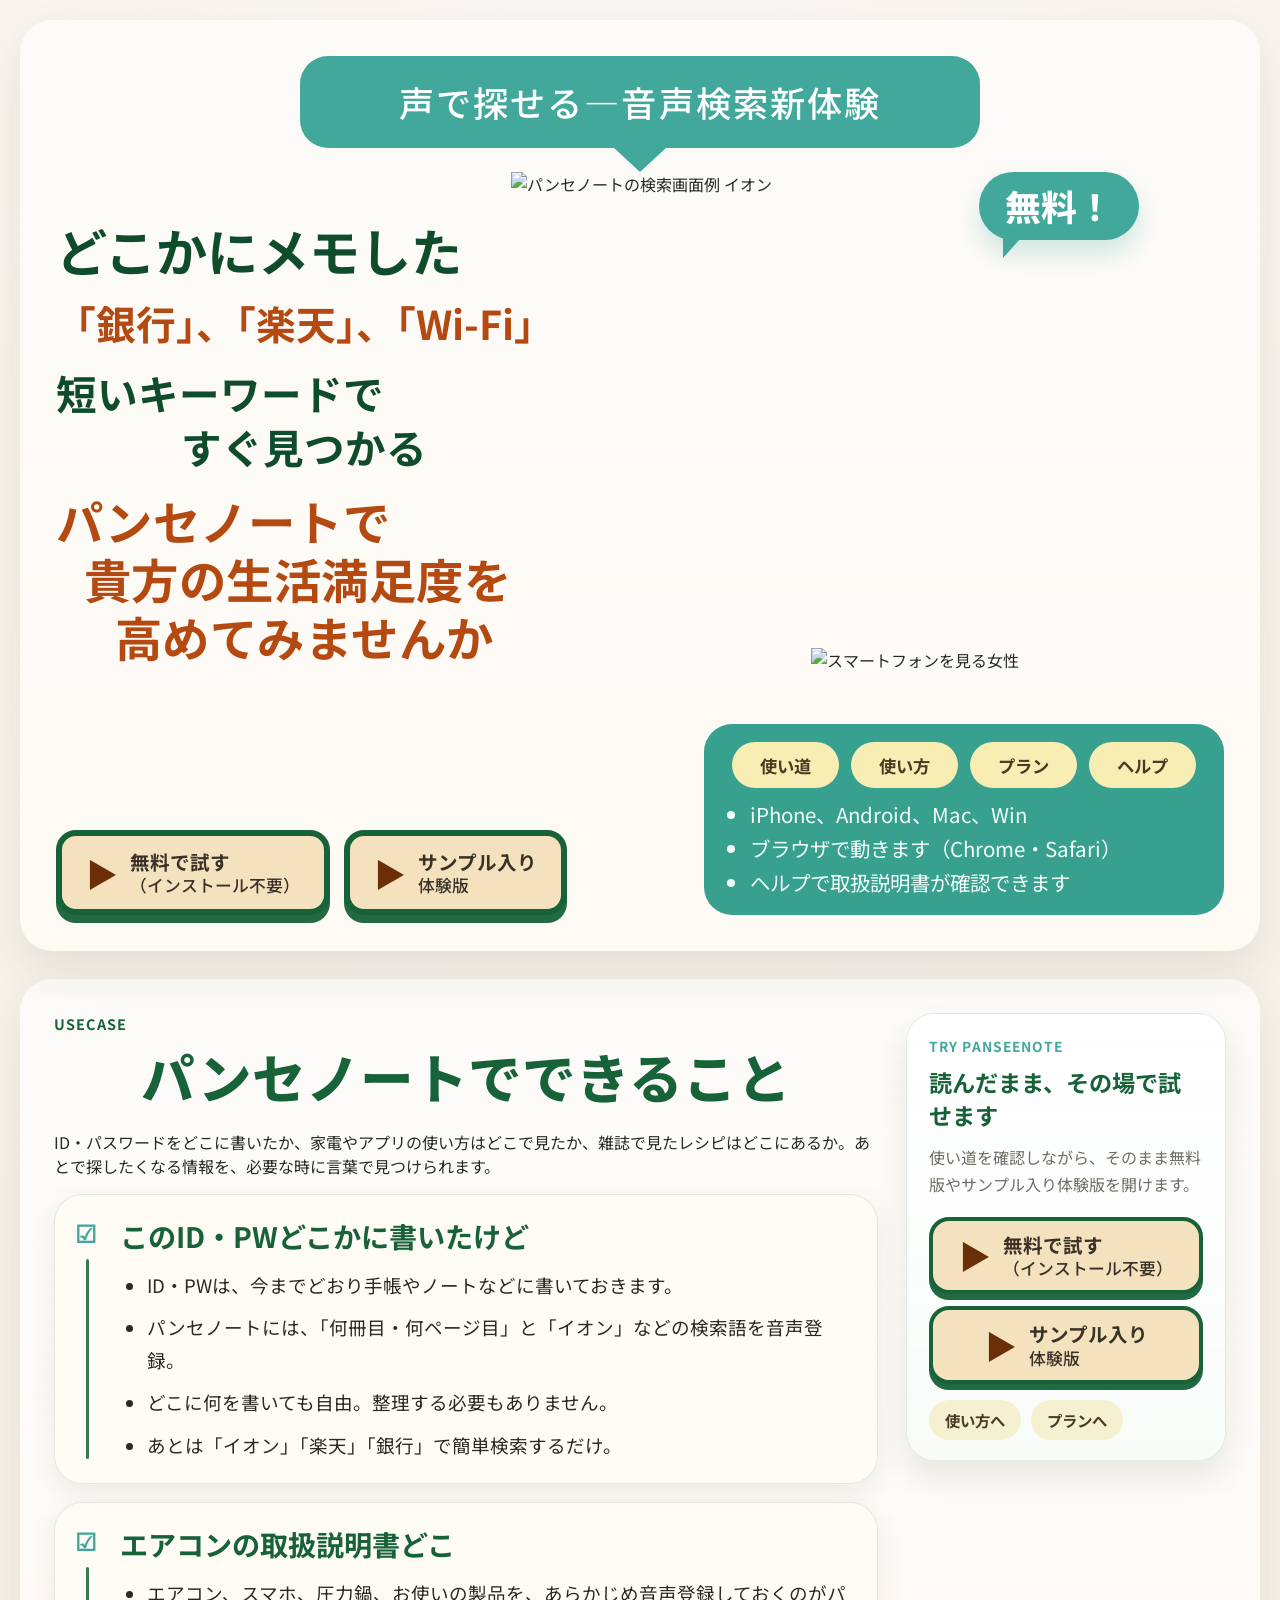
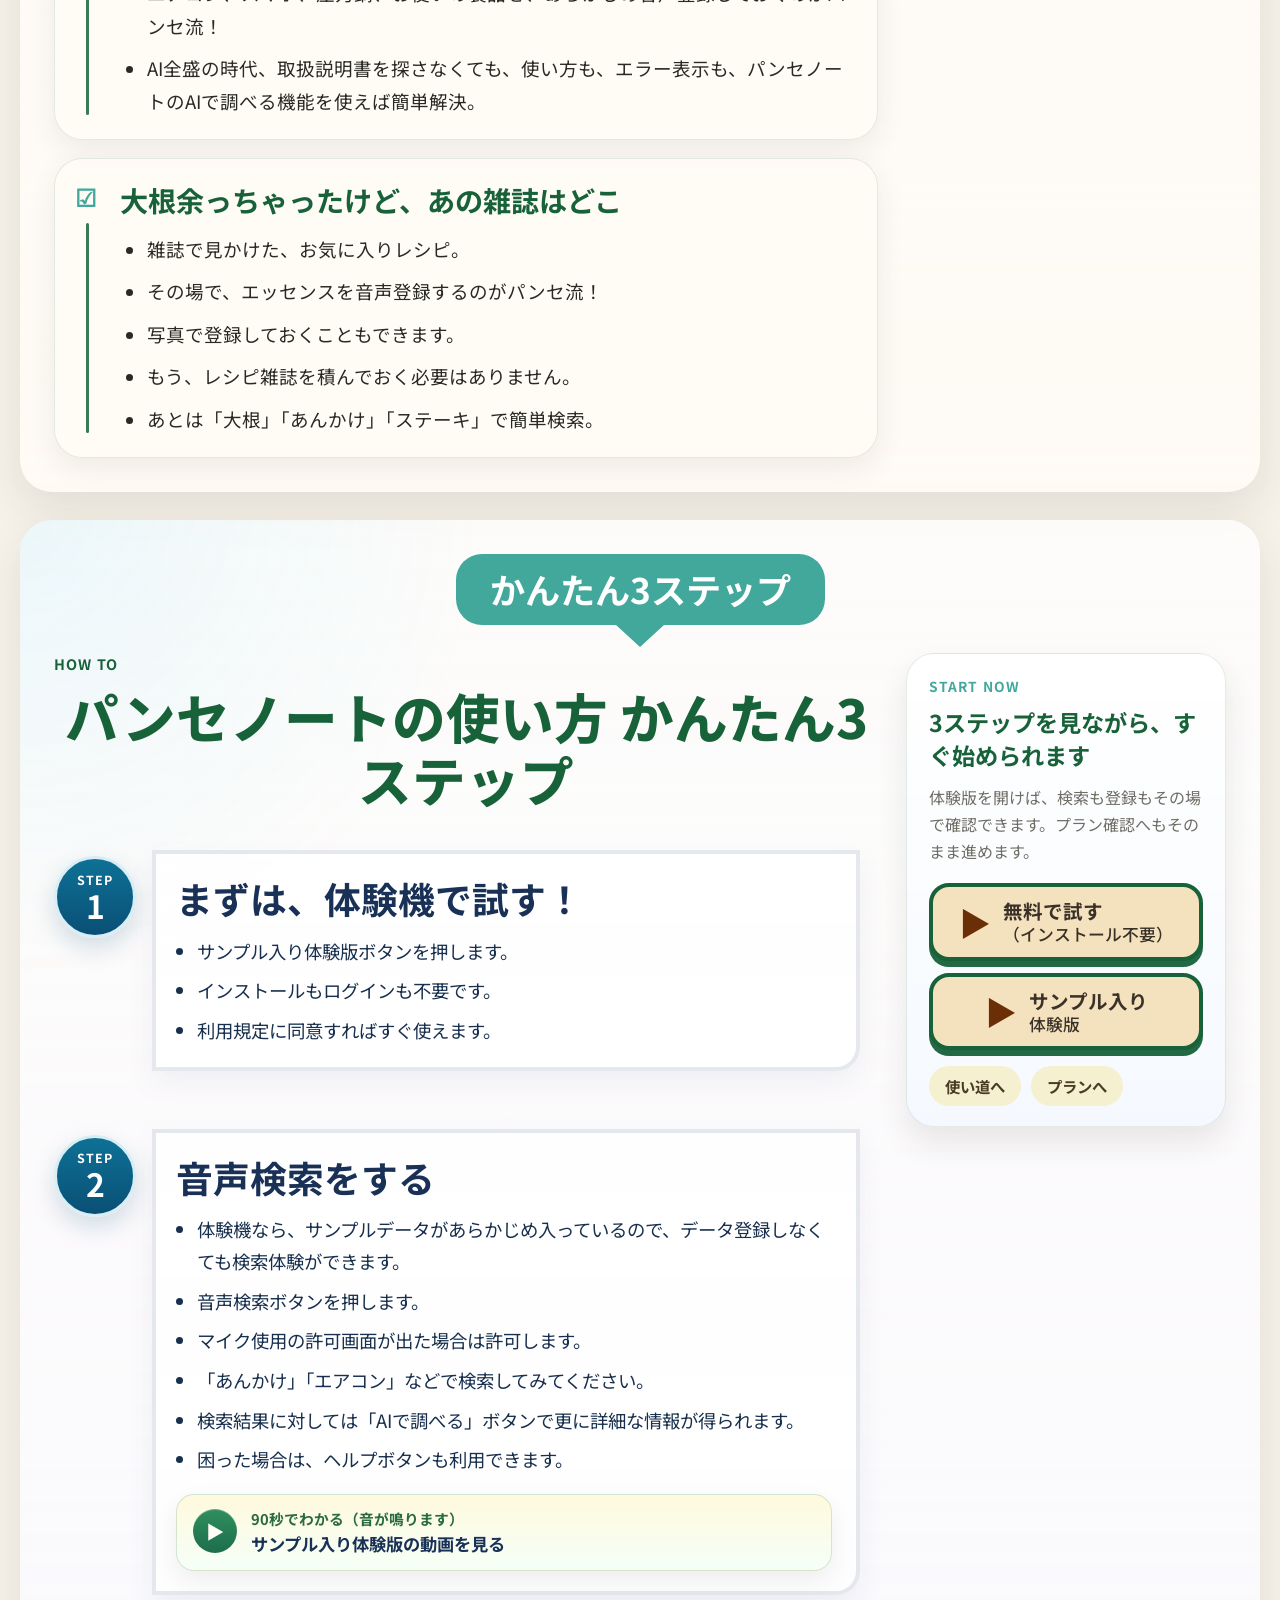
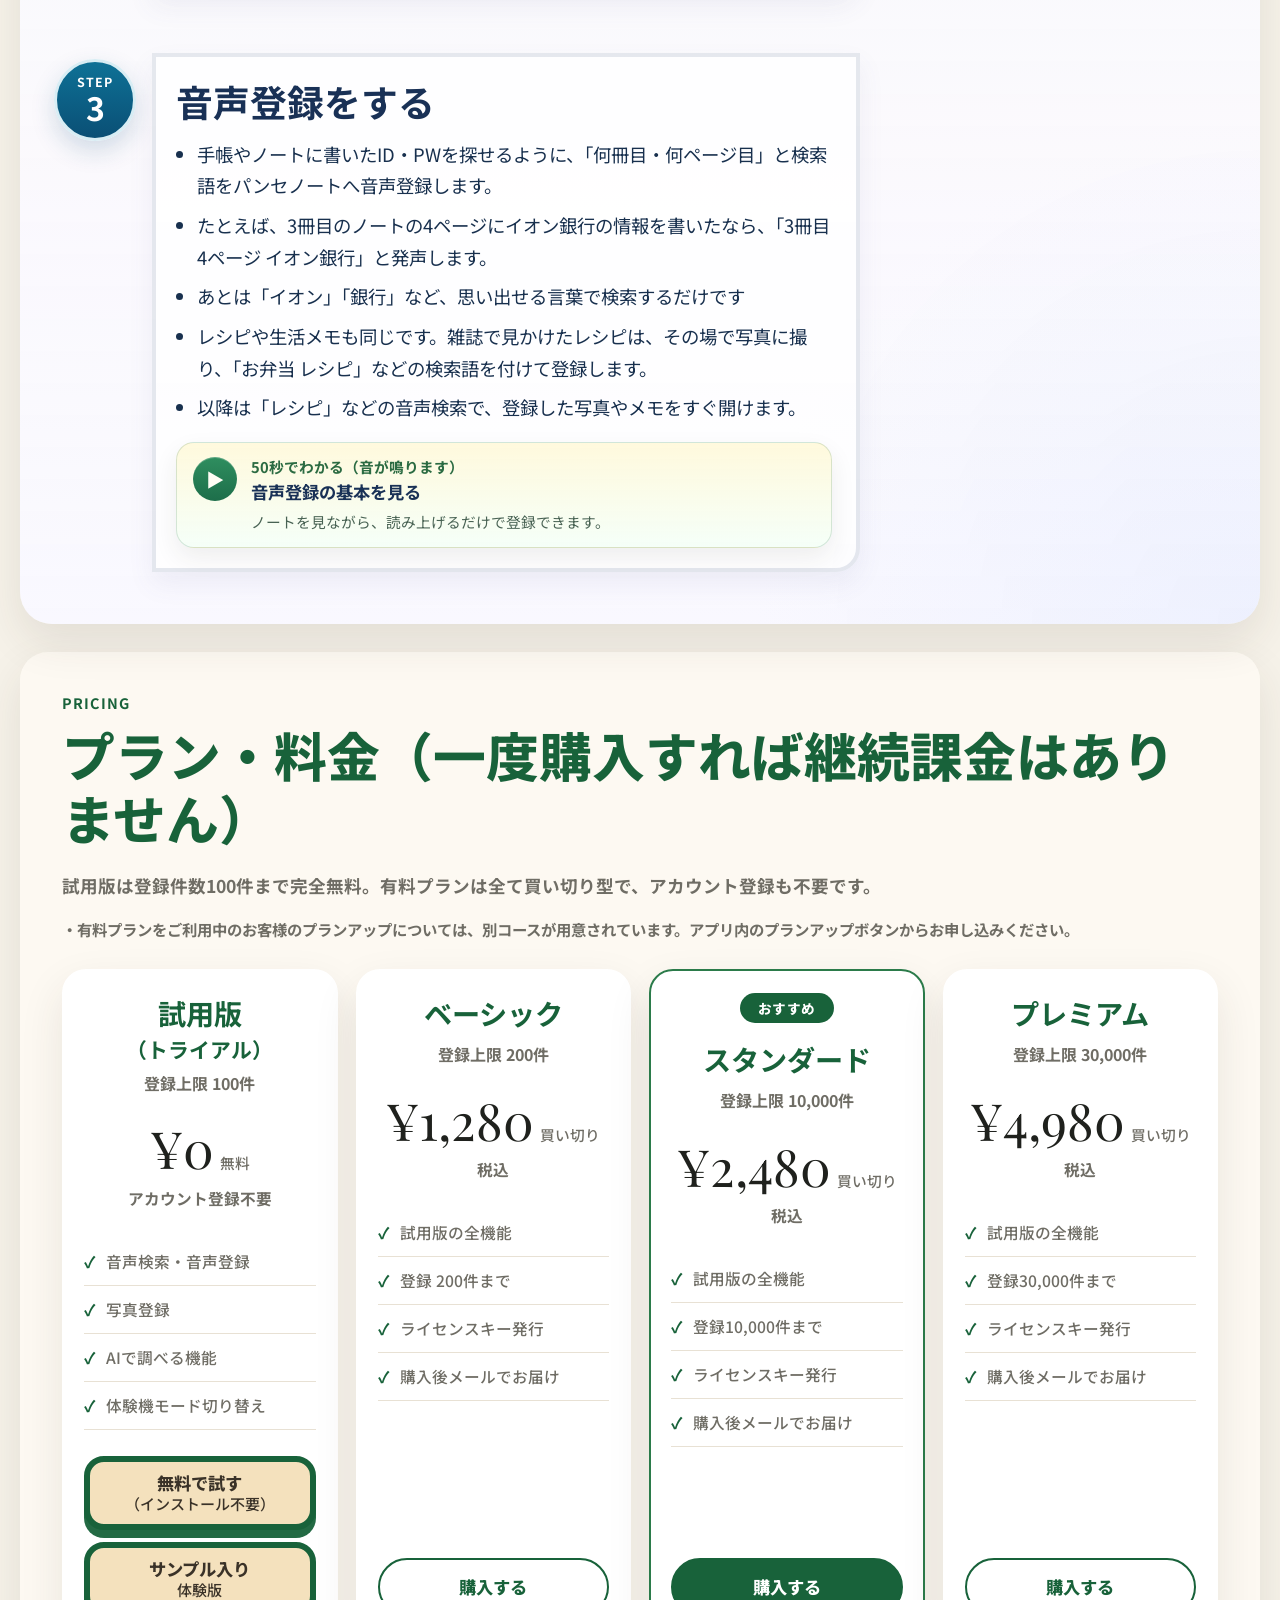
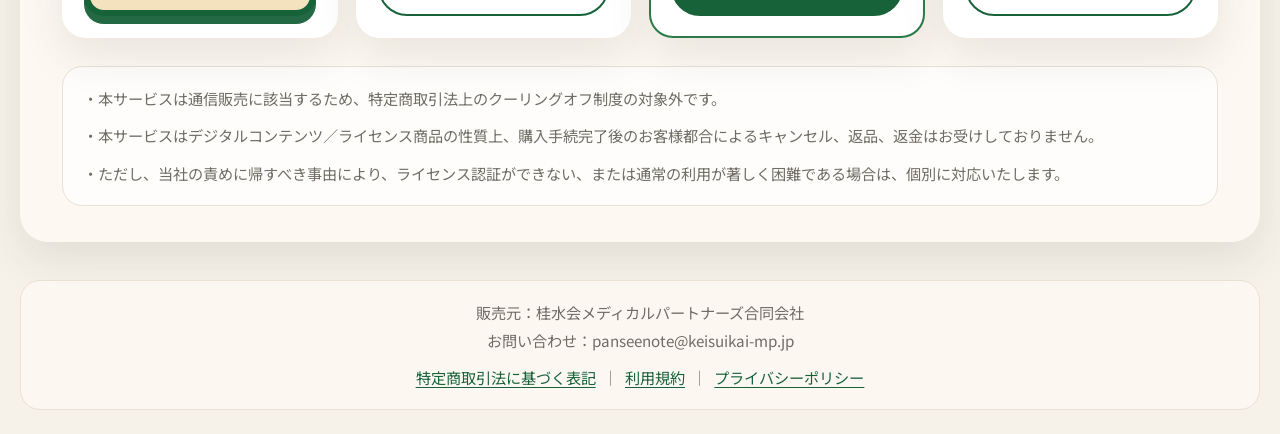
==== commit 04186194: "ID・PW管理機能強調" ====
--- a/index.html
+++ b/index.html
@@ -3,8 +3,9 @@
 <head>
   <meta charset="UTF-8">
   <meta name="viewport" content="width=device-width, initial-scale=1.0">
-  <title>パンセノート | 音声検索アプリの使い方・料金・プラン</title>
-  <meta name="description" content="パンセノートは、手帳や紙のノートに書いた情報の置き場所を、音声検索で探せるWebアプリです。使い方、料金、プラン、体験版の始め方を紹介しています。">
+  <title>パンセノート｜ID・パスワードの手掛かりを声で探せる個人用ノート</title>
+  <meta name="description" content="ID・パスワードをどこに書いたか分からない時に。パンセノートは、手帳やノートの冊数・ページ番号、説明書やメモの手掛かりを声で登録し、必要な時に言葉で探せる個人用Webアプリです。">
+  <link rel="canonical" href="https://keisuikai-mp.github.io/panseenote-lp/">
   <link rel="preconnect" href="https://fonts.googleapis.com">
   <link rel="preconnect" href="https://fonts.gstatic.com" crossorigin>
   <link href="https://fonts.googleapis.com/css2?family=Noto+Sans+JP:wght@400;500;700;800&family=Playfair+Display:wght@700&display=swap" rel="stylesheet">
@@ -26,7 +27,7 @@
                 <span class="hero-main-copy-line">どこかにメモした</span>
               </p>
               <p class="hero-keywords">
-                <span class="hero-keywords-line">「ママ」、「エアコン」、「銀行」</span>
+                <span class="hero-keywords-line">「銀行」、「楽天」、「Wi-Fi」</span>
               </p>
               <p class="hero-sub-copy">
                 <span class="hero-sub-copy-line">短いキーワードで</span>
@@ -104,16 +105,16 @@
               <p class="section-kicker">Usecase</p>
               <h2 class="section-title usecase-title">パンセノートでできること</h2>
             </header>
-            <p class="section-intro">パンセノートは、手帳や紙のノートに書いた情報の置き場所を、音声検索で探せるWebアプリです。インストール不要でブラウザから使え、使い方や料金、プランの違いもこのページで確認できます。</p>
+            <p class="section-intro">ID・パスワードをどこに書いたか、家電やアプリの使い方はどこで見たか、雑誌で見たレシピはどこにあるか。あとで探したくなる情報を、必要な時に言葉で見つけられます。</p>
 
             <div class="usecase-list">
               <article class="usecase-card">
                 <h3 class="usecase-card-title">このID・PWどこかに書いたけど</h3>
                 <ul class="usecase-points">
-                  <li>ID・PWは“手帳やノート”に書くのがパンセ流！</li>
+                  <li>ID・PWは、今までどおり手帳やノートなどに書いておきます。</li>
+                  <li>パンセノートには、「何冊目・何ページ目」と「イオン」などの検索語を音声登録。</li>
                   <li>どこに何を書いても自由。整理する必要もありません。</li>
-                  <li>パンセノートにノート番号とページ番号を簡単登録。</li>
-                  <li>あとは「ママ」「銀行」「メール」で簡単検索するだけ。</li>
+                  <li>あとは「イオン」「楽天」「銀行」で簡単検索するだけ。</li>
                 </ul>
               </article>
 
@@ -222,10 +223,11 @@
                 <div class="howto-step-body">
                   <h3 class="howto-step-title">音声登録をする</h3>
                   <ul class="howto-step-points">
-                    <li>手帳やノートにIDやPWの記録があれば、ノート番号とページ数だけをパンセノートに音声登録します。</li>
-                    <li>音声登録ボタンを押して、「●冊目■ページ○○銀行」などと発声すれば、音声登録が完了します。</li>
-                    <li>雑誌で見かけたレシピは、その場で写真に撮って、「お弁当 レシピ」等の検索ワードを付けて、データ登録します。</li>
-                    <li>以降は「レシピ」等の音声検索で、レシピ写真を見ることができるようになります。</li>
+                    <li>手帳やノートに書いたID・PWを探せるように、「何冊目・何ページ目」と検索語をパンセノートへ音声登録します。</li>
+                    <li>たとえば、3冊目のノートの4ページにイオン銀行の情報を書いたなら、「3冊目 4ページ イオン銀行」と発声します。</li>
+                    <li>あとは「イオン」「銀行」など、思い出せる言葉で検索するだけです</li>
+                    <li>レシピや生活メモも同じです。雑誌で見かけたレシピは、その場で写真に撮り、「お弁当 レシピ」などの検索語を付けて登録します。</li>
+                    <li>以降は「レシピ」などの音声検索で、登録した写真やメモをすぐ開けます。</li>
                   </ul>
                   <a
                     class="howto-video-link"
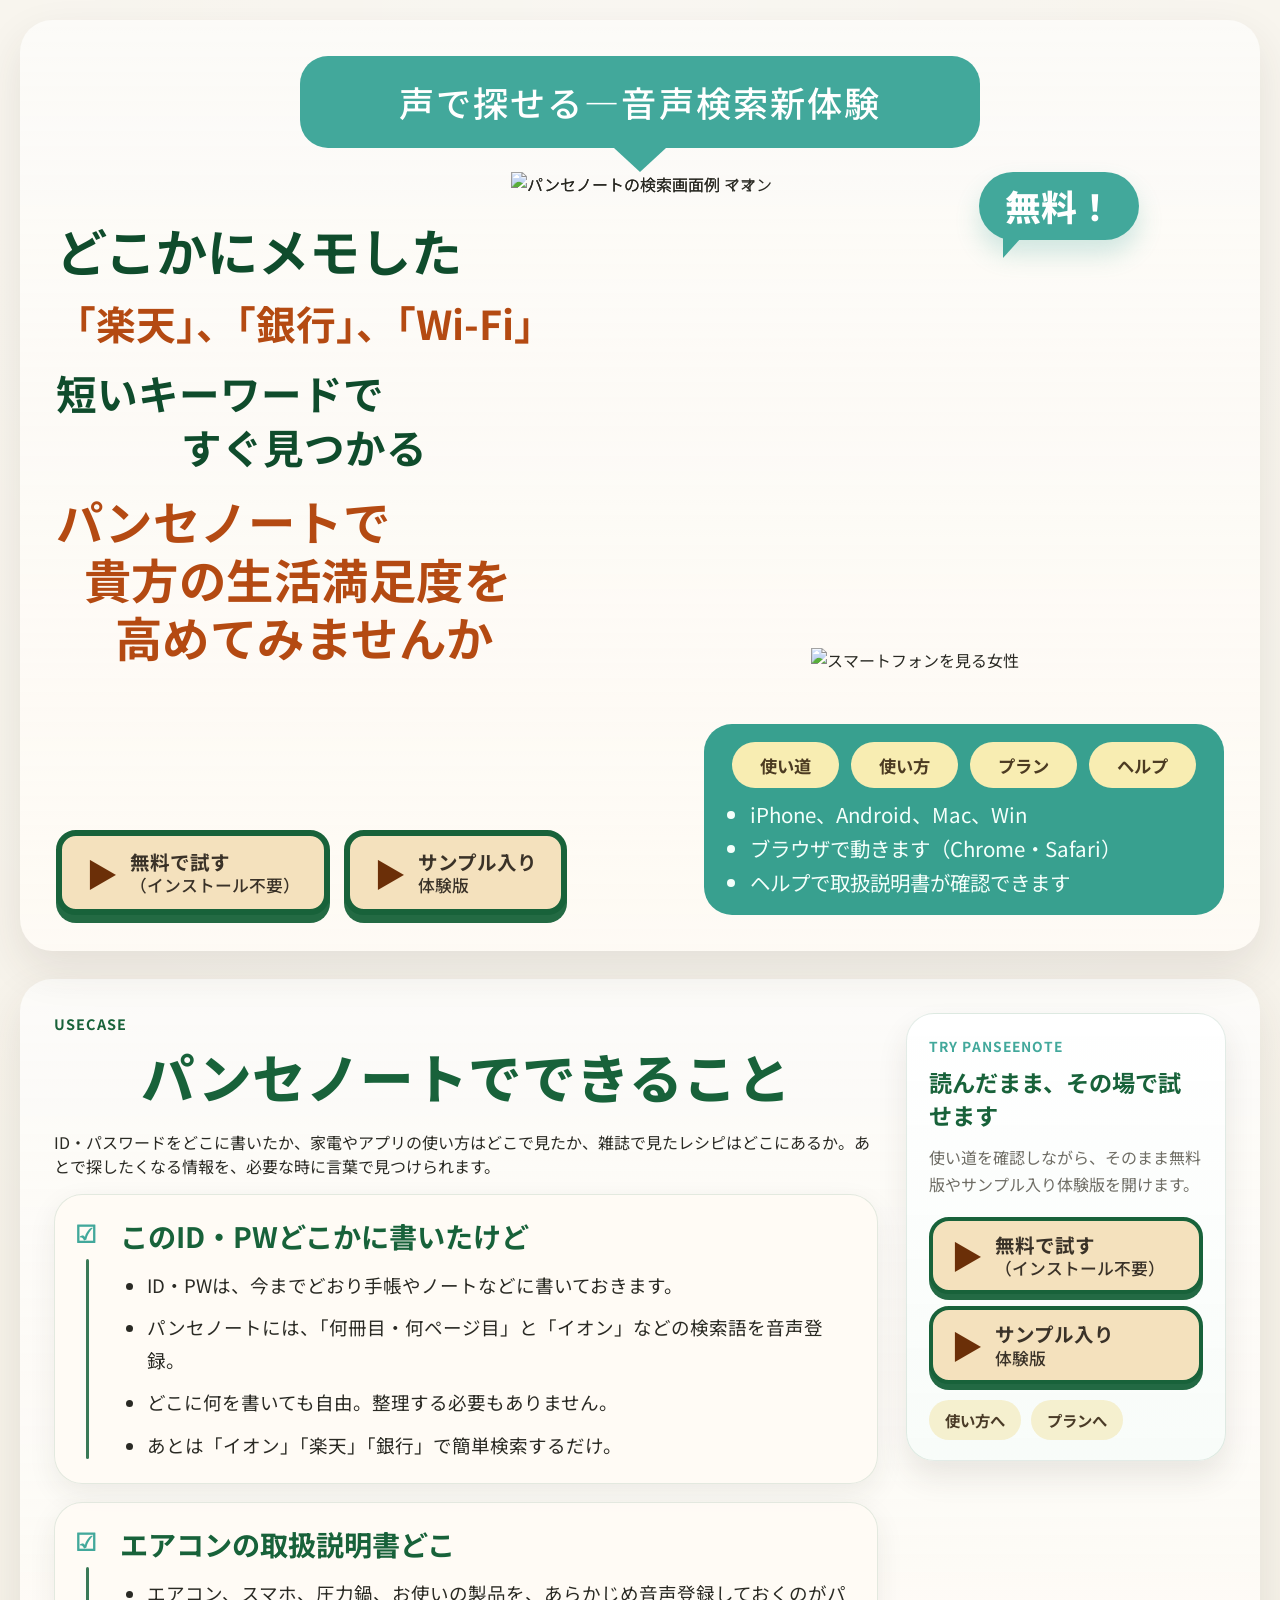
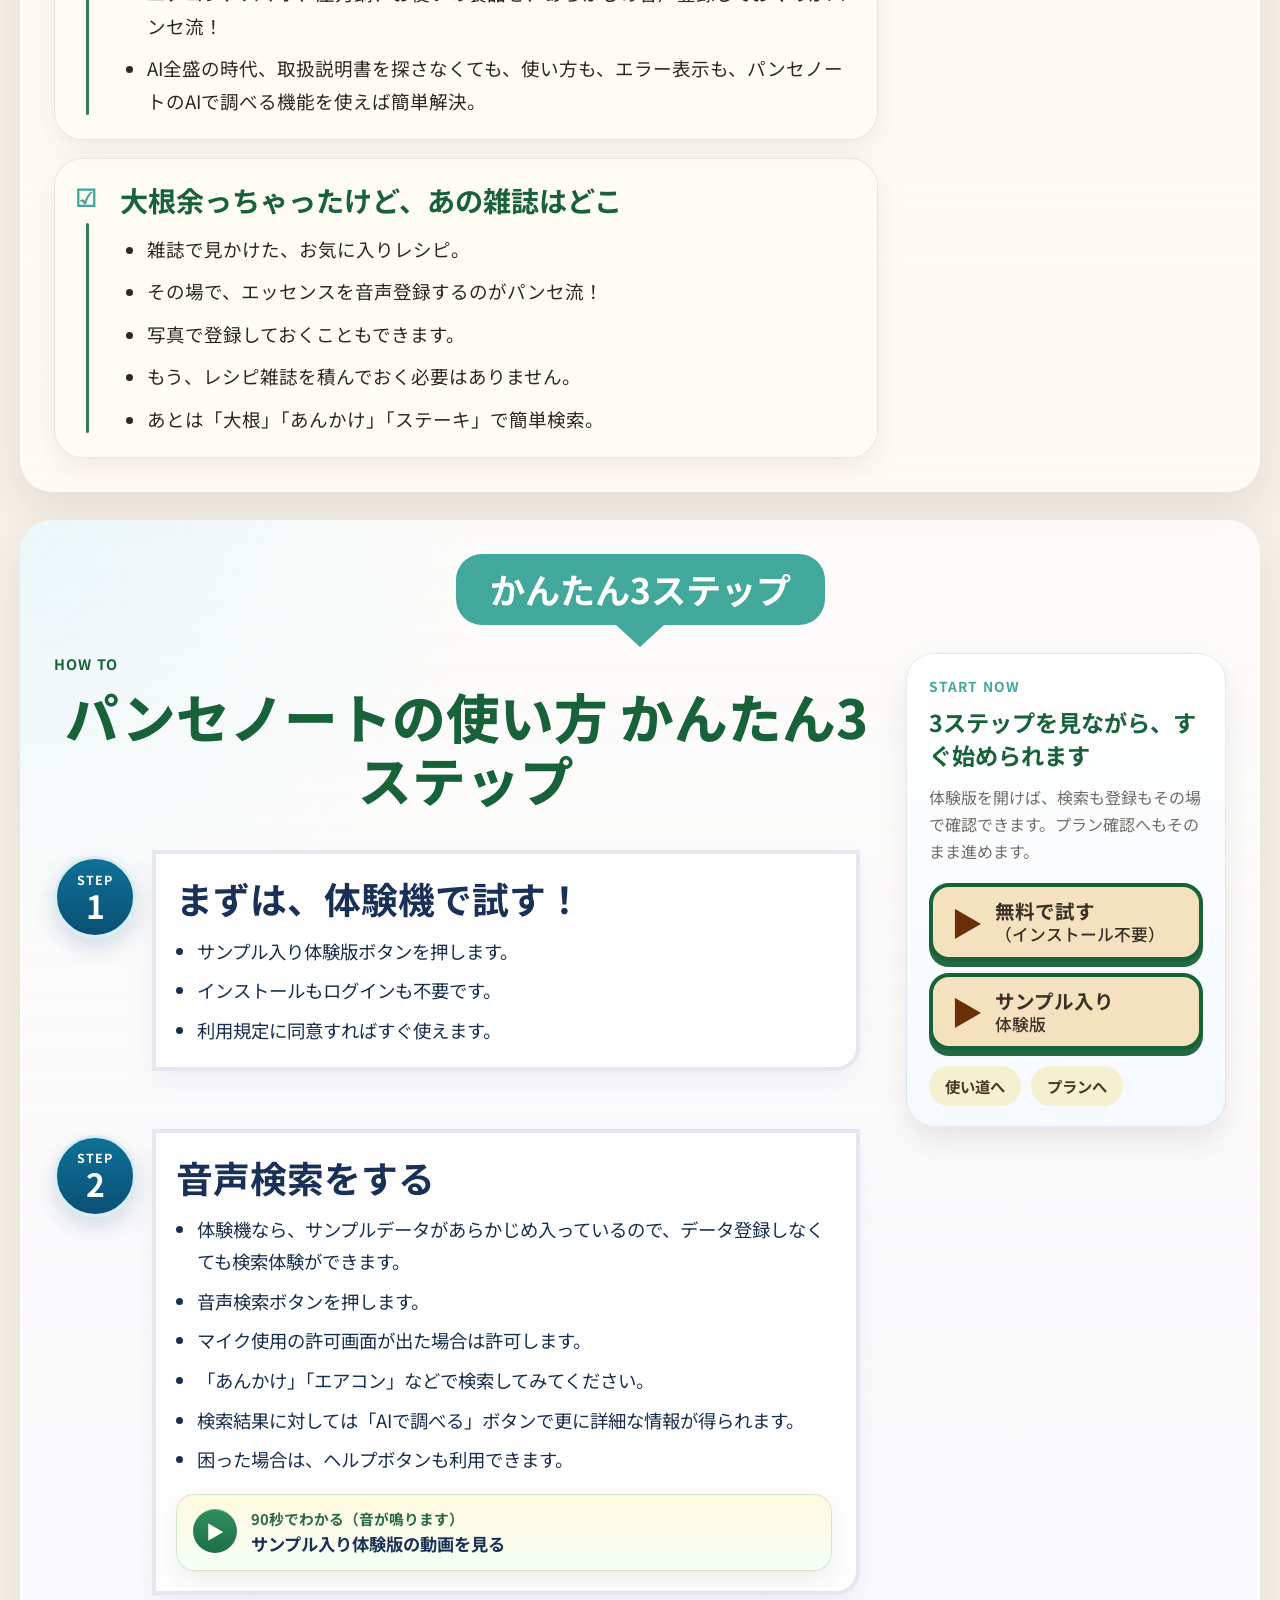
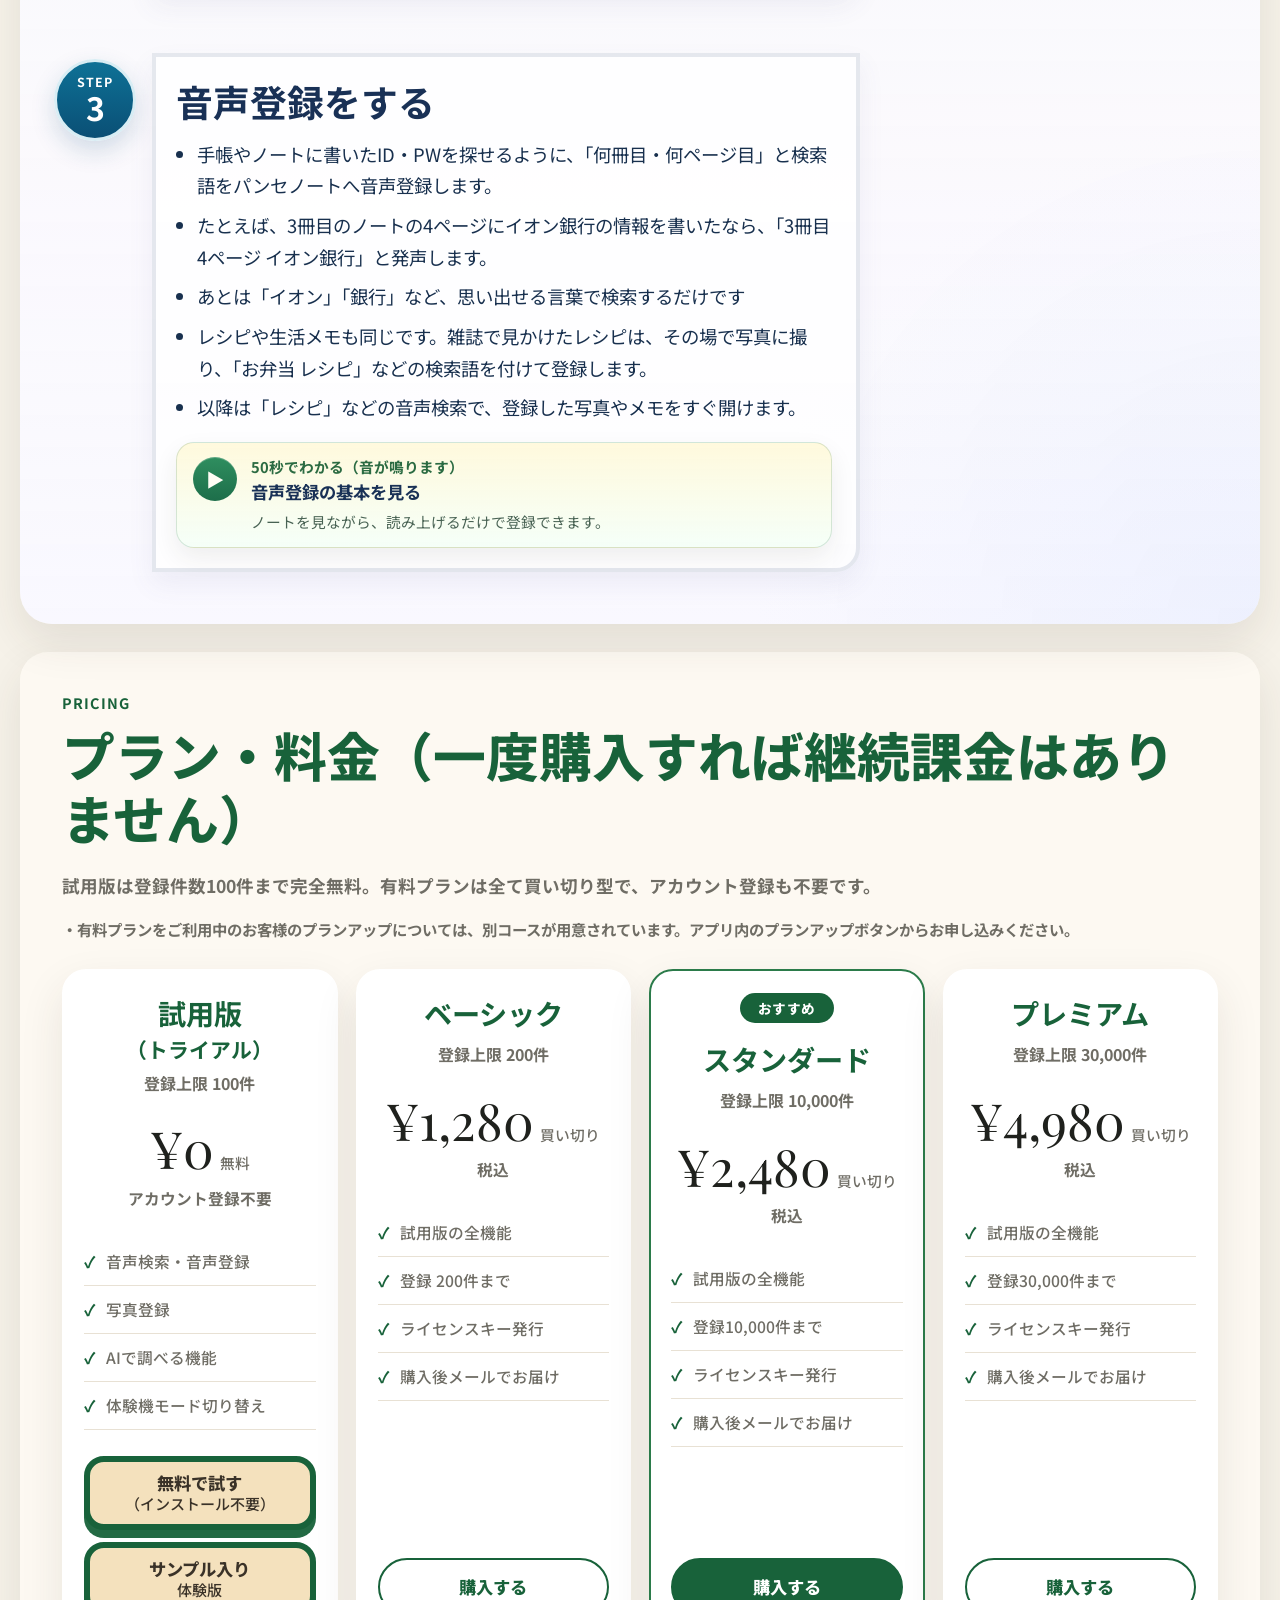
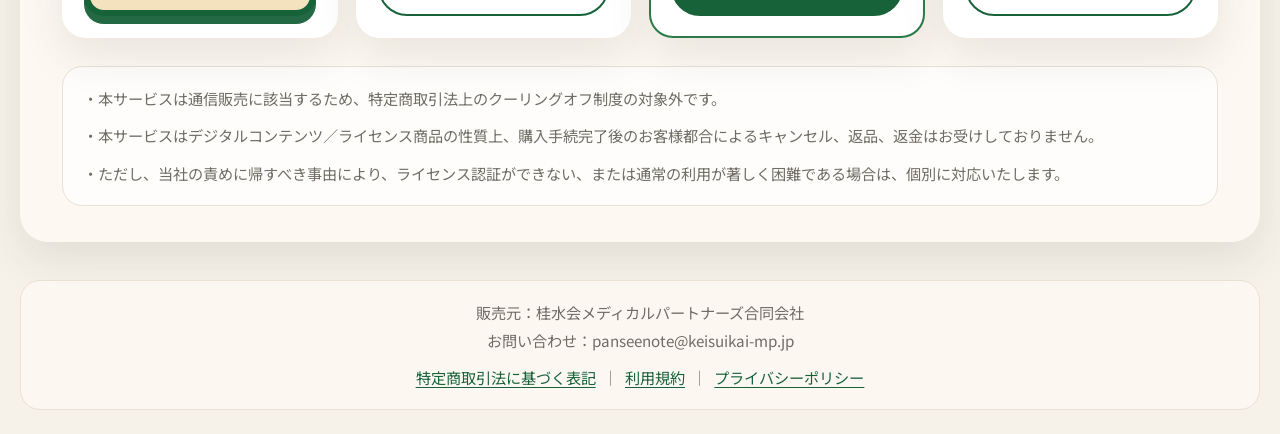
==== commit e86cd8be: "微調整" ====
--- a/index.html
+++ b/index.html
@@ -27,7 +27,7 @@
                 <span class="hero-main-copy-line">どこかにメモした</span>
               </p>
               <p class="hero-keywords">
-                <span class="hero-keywords-line">「銀行」、「楽天」、「Wi-Fi」</span>
+                <span class="hero-keywords-line">「楽天」、「銀行」、「Wi-Fi」</span>
               </p>
               <p class="hero-sub-copy">
                 <span class="hero-sub-copy-line">短いキーワードで</span>
--- a/style.css
+++ b/style.css
@@ -745,7 +745,7 @@
 .section-cta-buttons .hero-primary-button,
 .section-cta-buttons .hero-demo-button {
   width: 100%;
-  justify-content: center;
+  justify-content: flex-start;
   min-height: 72px;
   padding: 12px 18px;
   border-width: 4px;
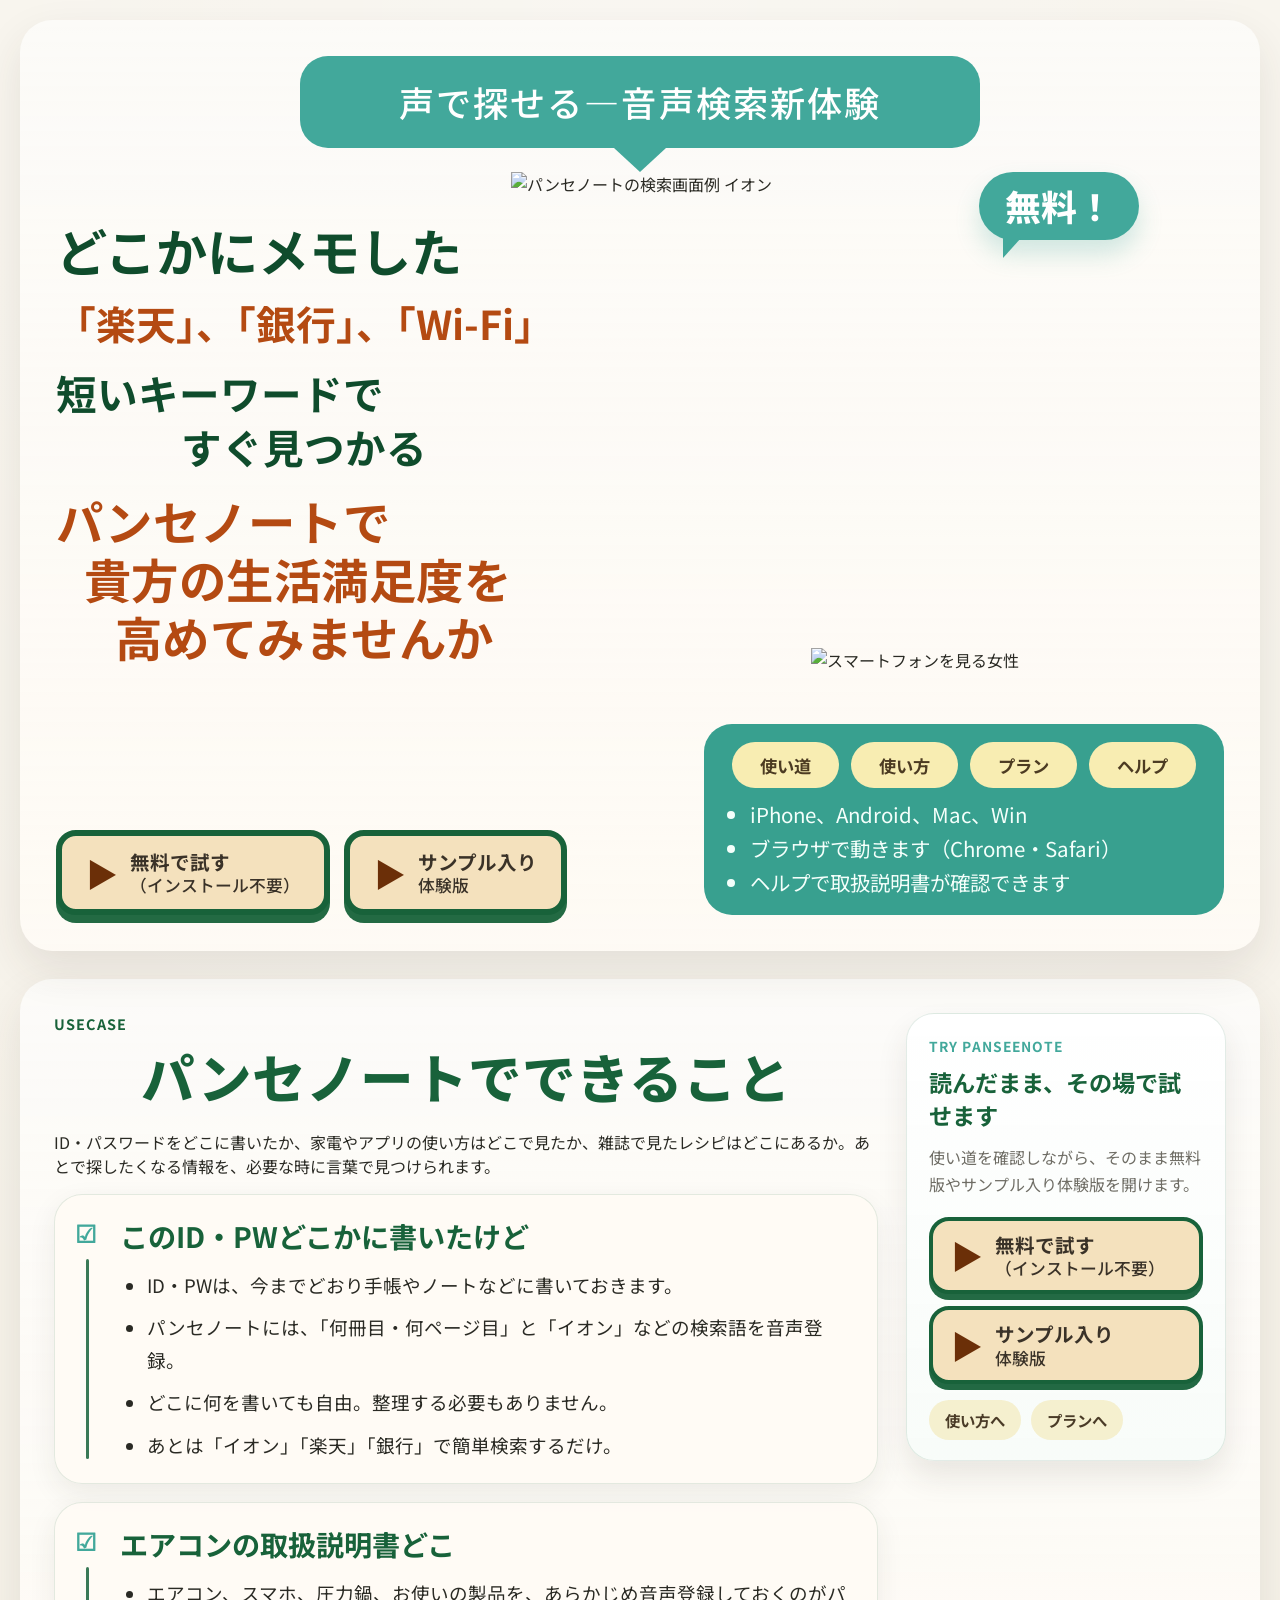
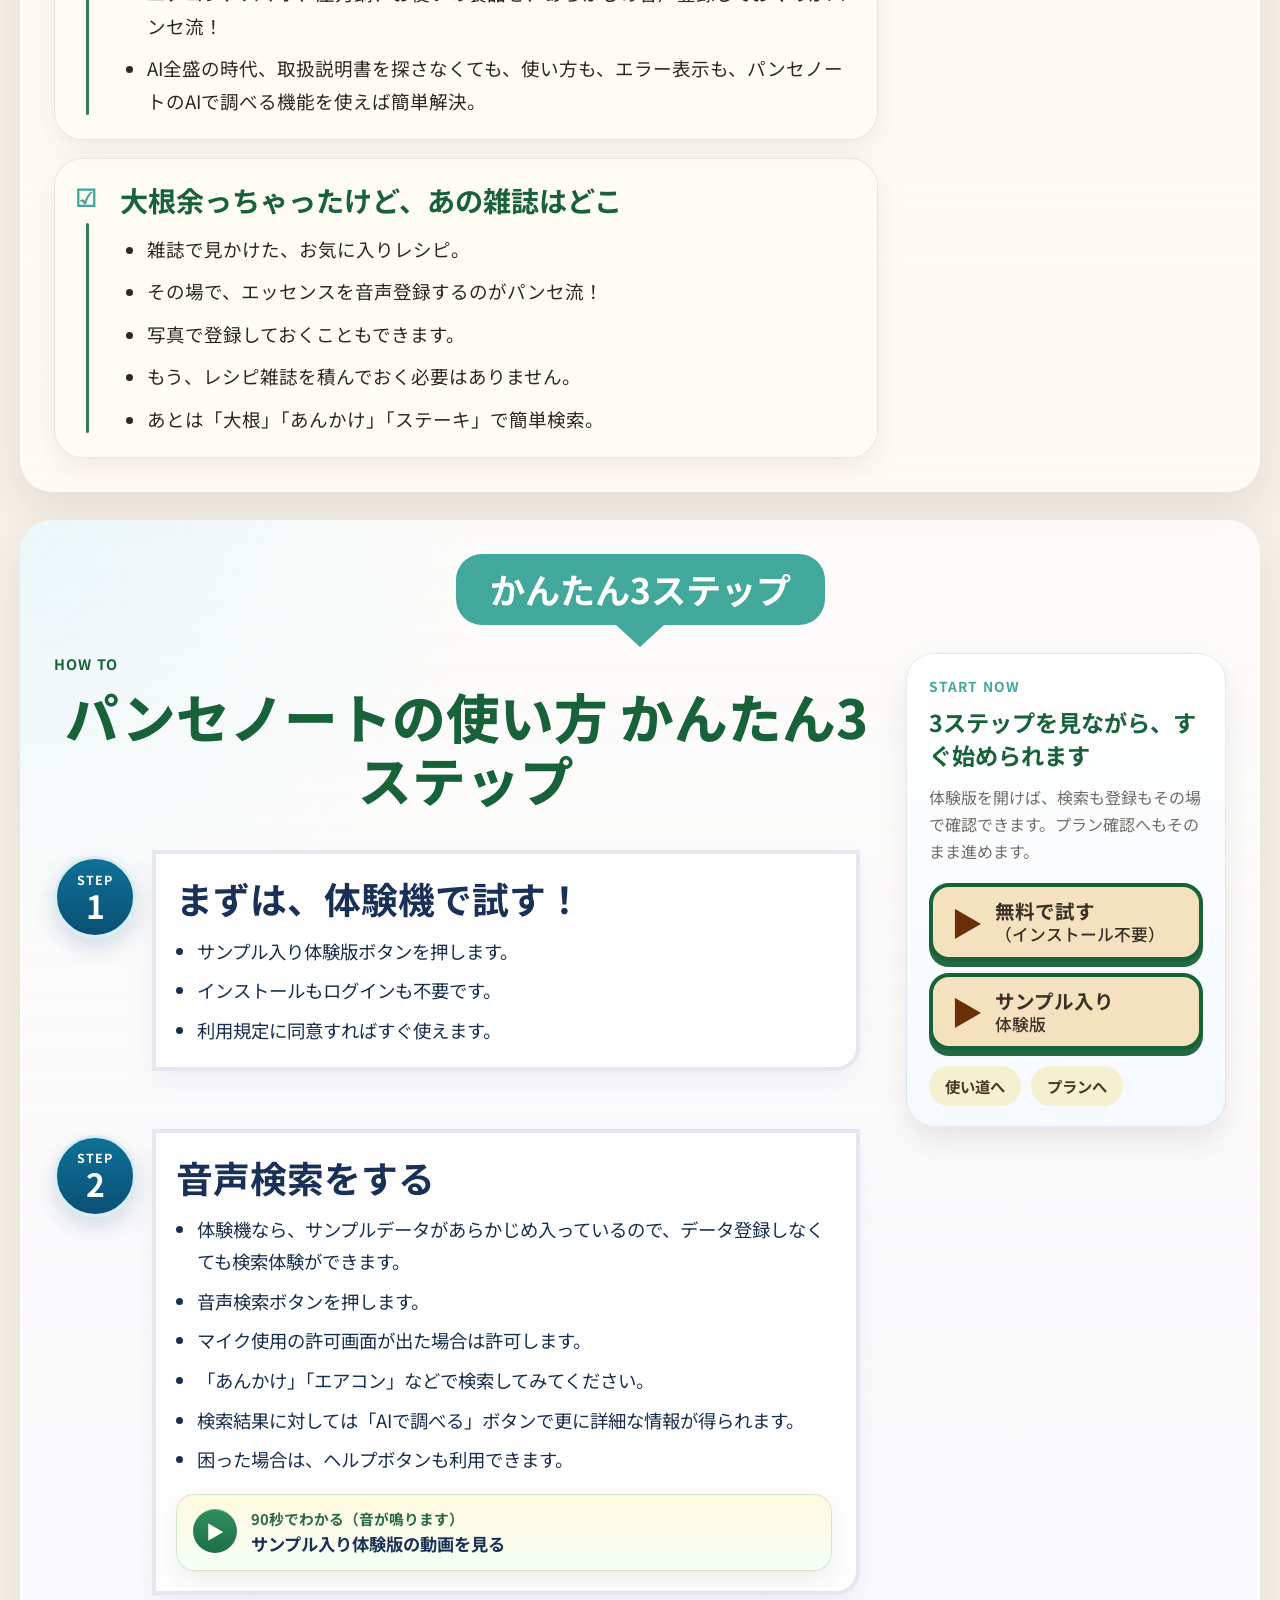
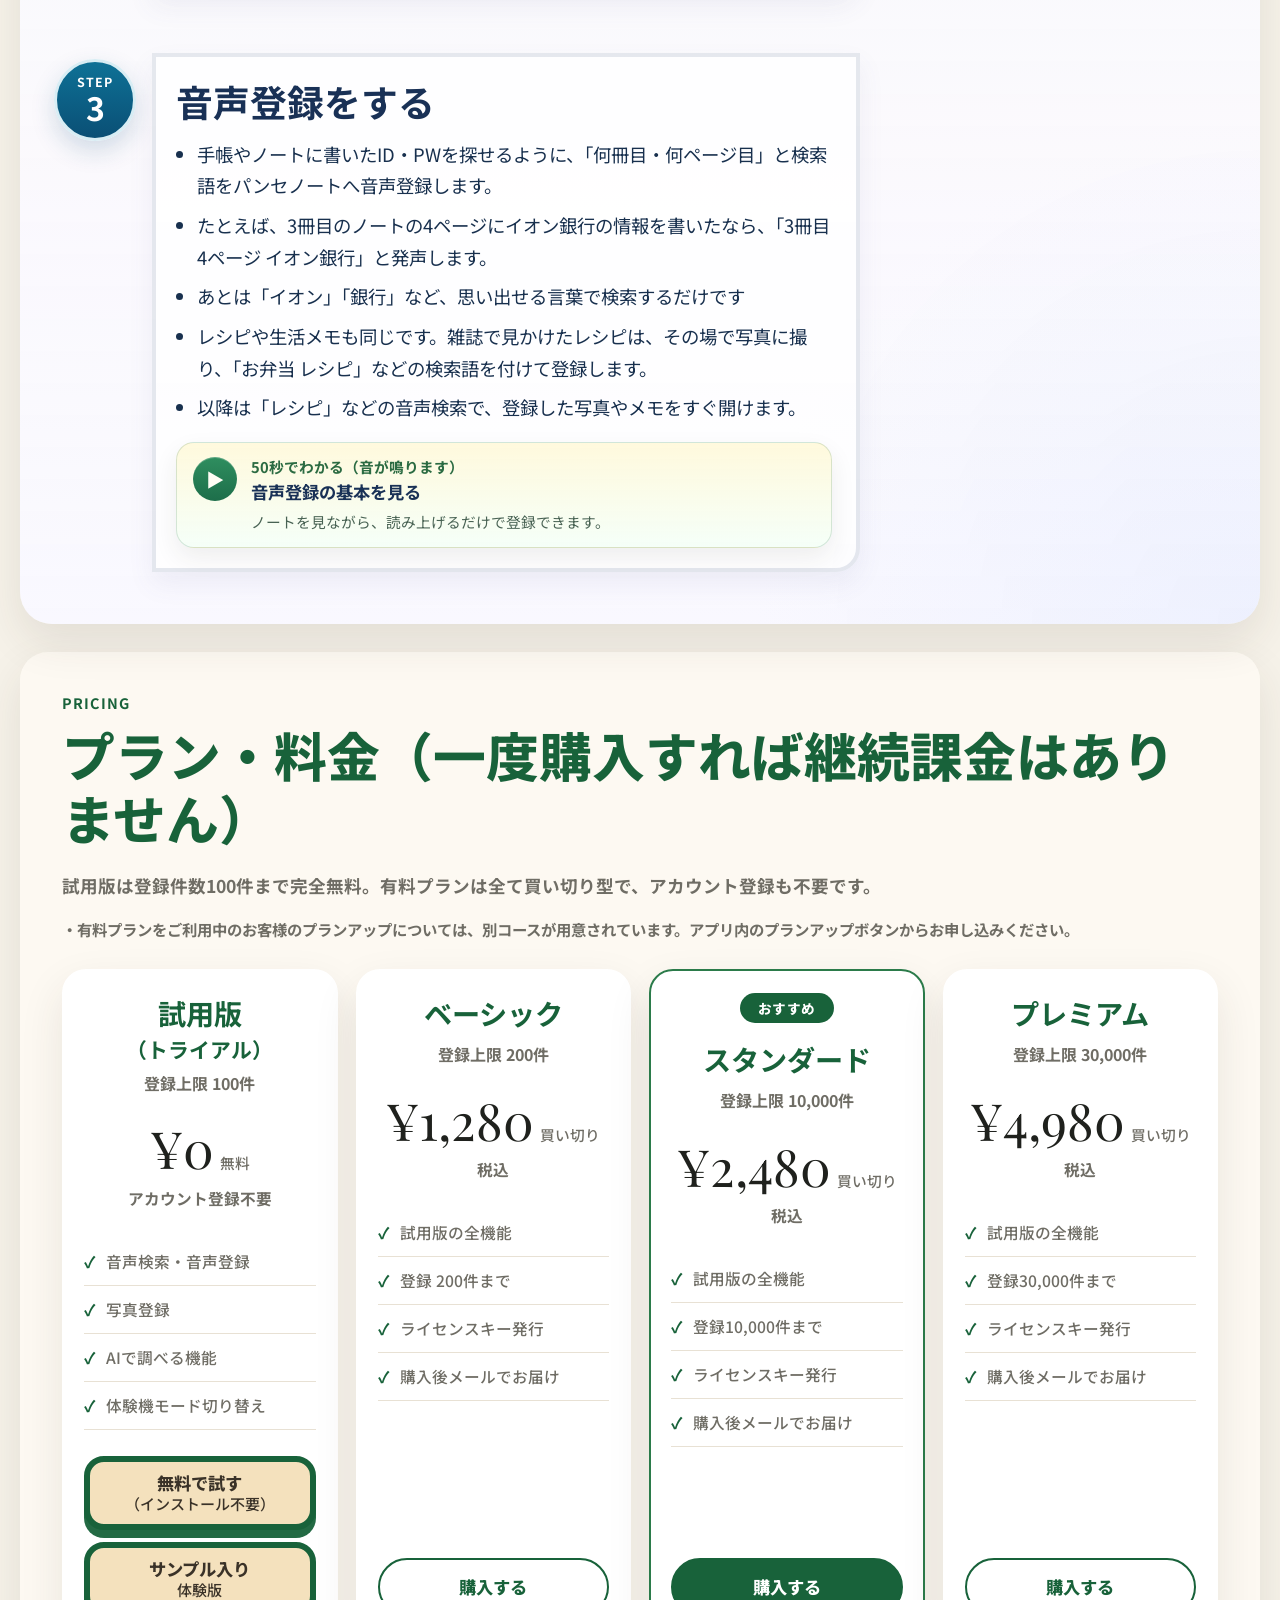
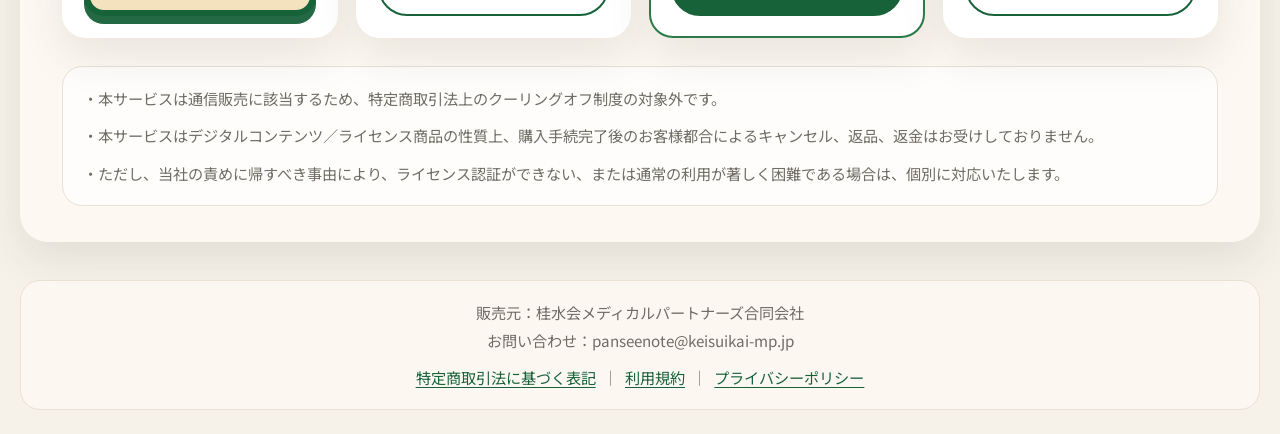
==== commit 78bcc031: "X用メタイメージ追加" ====
--- a/index.html
+++ b/index.html
@@ -6,6 +6,20 @@
   <title>パンセノート｜ID・パスワードの手掛かりを声で探せる個人用ノート</title>
   <meta name="description" content="ID・パスワードをどこに書いたか分からない時に。パンセノートは、手帳やノートの冊数・ページ番号、説明書やメモの手掛かりを声で登録し、必要な時に言葉で探せる個人用Webアプリです。">
   <link rel="canonical" href="https://keisuikai-mp.github.io/panseenote-lp/">
+  <meta property="og:type" content="website">
+  <meta property="og:site_name" content="パンセノート">
+  <meta property="og:title" content="このID、どこに書いた？｜パンセノート">
+  <meta property="og:description" content="ID・パスワードをどこに書いたか分からない時に。声で登録し、必要な時に言葉で探せる個人用ノートです。">
+  <meta property="og:url" content="https://keisuikai-mp.github.io/panseenote-lp/">
+  <meta property="og:image" content="https://keisuikai-mp.github.io/panseenote-lp/assets/ogp-panseenote.png">
+  <meta property="og:image:width" content="1200">
+  <meta property="og:image:height" content="630">
+  <meta property="og:image:alt" content="このID、どこに書いた？ 声で探せる個人用ノート、パンセノート">
+  <meta name="twitter:card" content="summary_large_image">
+  <meta name="twitter:title" content="このID、どこに書いた？｜パンセノート">
+  <meta name="twitter:description" content="ID・パスワードをどこに書いたか分からない時に。声で登録し、必要な時に言葉で探せる個人用ノートです。">
+  <meta name="twitter:image" content="https://keisuikai-mp.github.io/panseenote-lp/assets/ogp-panseenote.png">
+  <meta name="twitter:image:alt" content="このID、どこに書いた？ 声で探せる個人用ノート、パンセノート">
   <link rel="preconnect" href="https://fonts.googleapis.com">
   <link rel="preconnect" href="https://fonts.gstatic.com" crossorigin>
   <link href="https://fonts.googleapis.com/css2?family=Noto+Sans+JP:wght@400;500;700;800&family=Playfair+Display:wght@700&display=swap" rel="stylesheet">
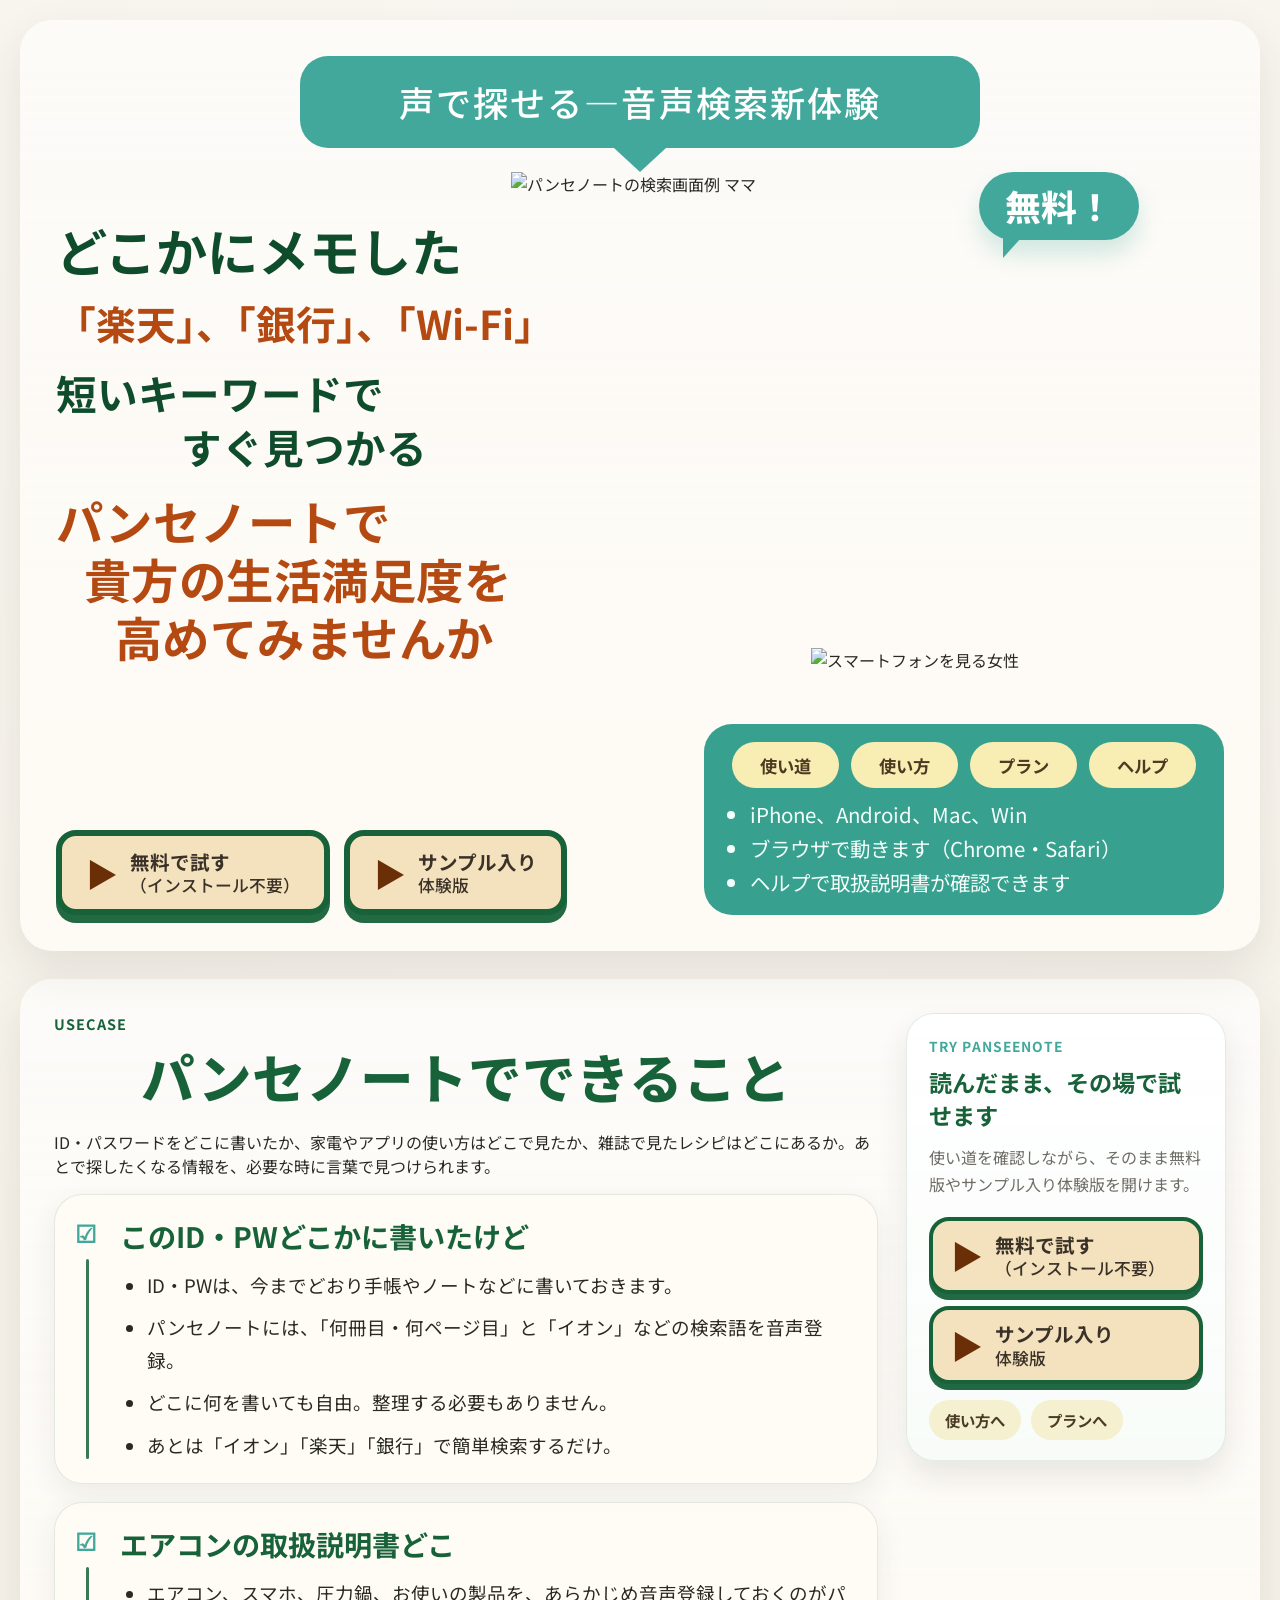
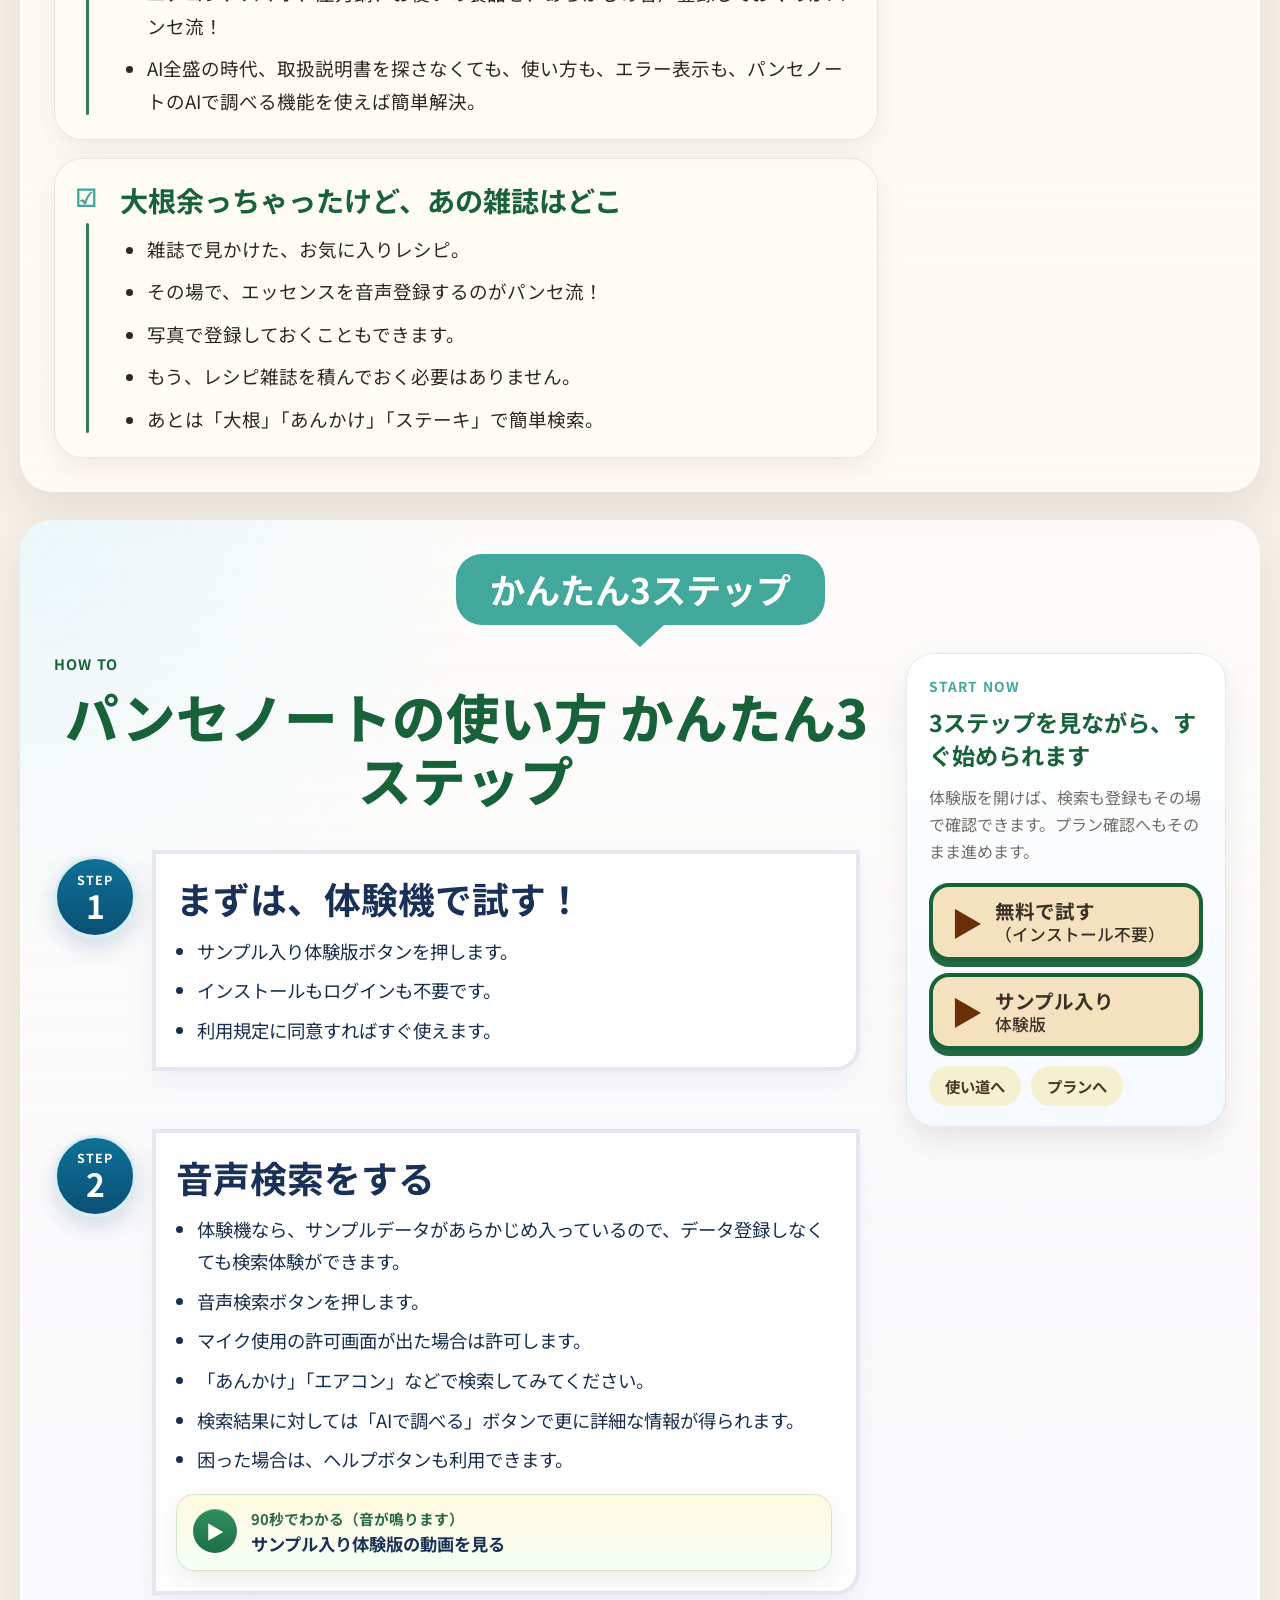
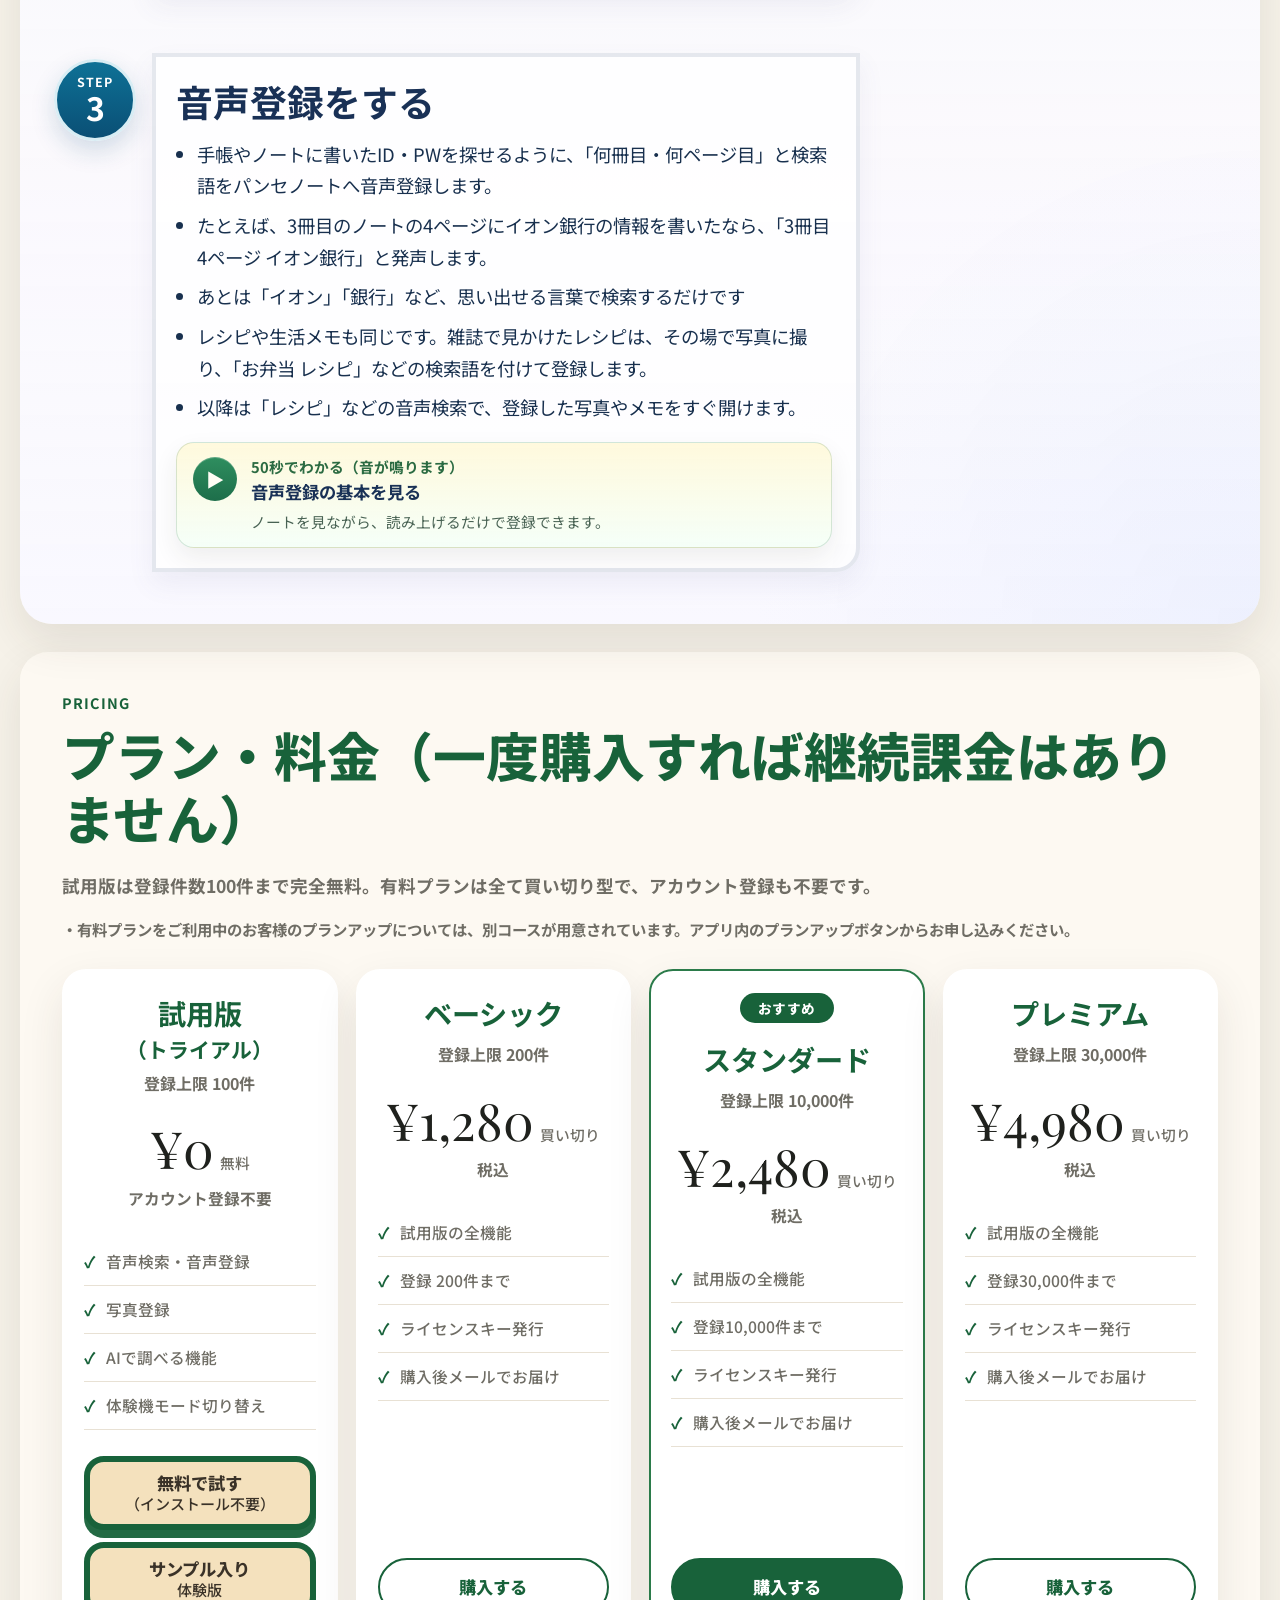
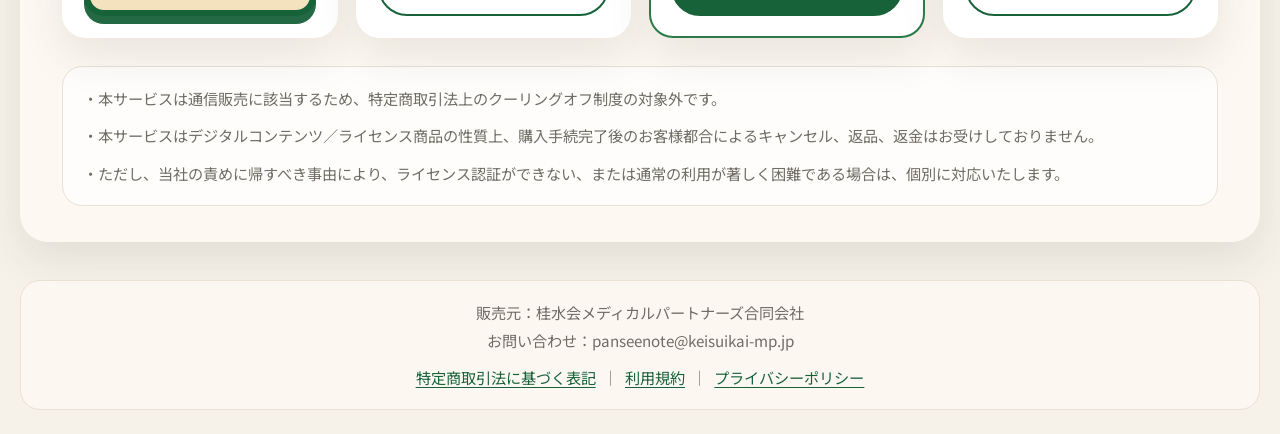
==== commit a7498987: "Google用、構造化データ" ====
--- a/index.html
+++ b/index.html
@@ -20,6 +20,16 @@
   <meta name="twitter:description" content="ID・パスワードをどこに書いたか分からない時に。声で登録し、必要な時に言葉で探せる個人用ノートです。">
   <meta name="twitter:image" content="https://keisuikai-mp.github.io/panseenote-lp/assets/ogp-panseenote.png">
   <meta name="twitter:image:alt" content="このID、どこに書いた？ 声で探せる個人用ノート、パンセノート">
+  <meta name="google-site-verification" content="x65U-BvH0alzIrlU42_x8SxT_GLSIQYeOnpQuknzW5c" />
+  <script type="application/ld+json">
+    {
+      "@context": "https://schema.org",
+      "@type": "WebSite",
+      "name": "パンセノート",
+      "alternateName": "Pensee Note",
+      "url": "https://keisuikai-mp.github.io/panseenote-lp/"
+    }
+  </script>
   <link rel="preconnect" href="https://fonts.googleapis.com">
   <link rel="preconnect" href="https://fonts.gstatic.com" crossorigin>
   <link href="https://fonts.googleapis.com/css2?family=Noto+Sans+JP:wght@400;500;700;800&family=Playfair+Display:wght@700&display=swap" rel="stylesheet">
